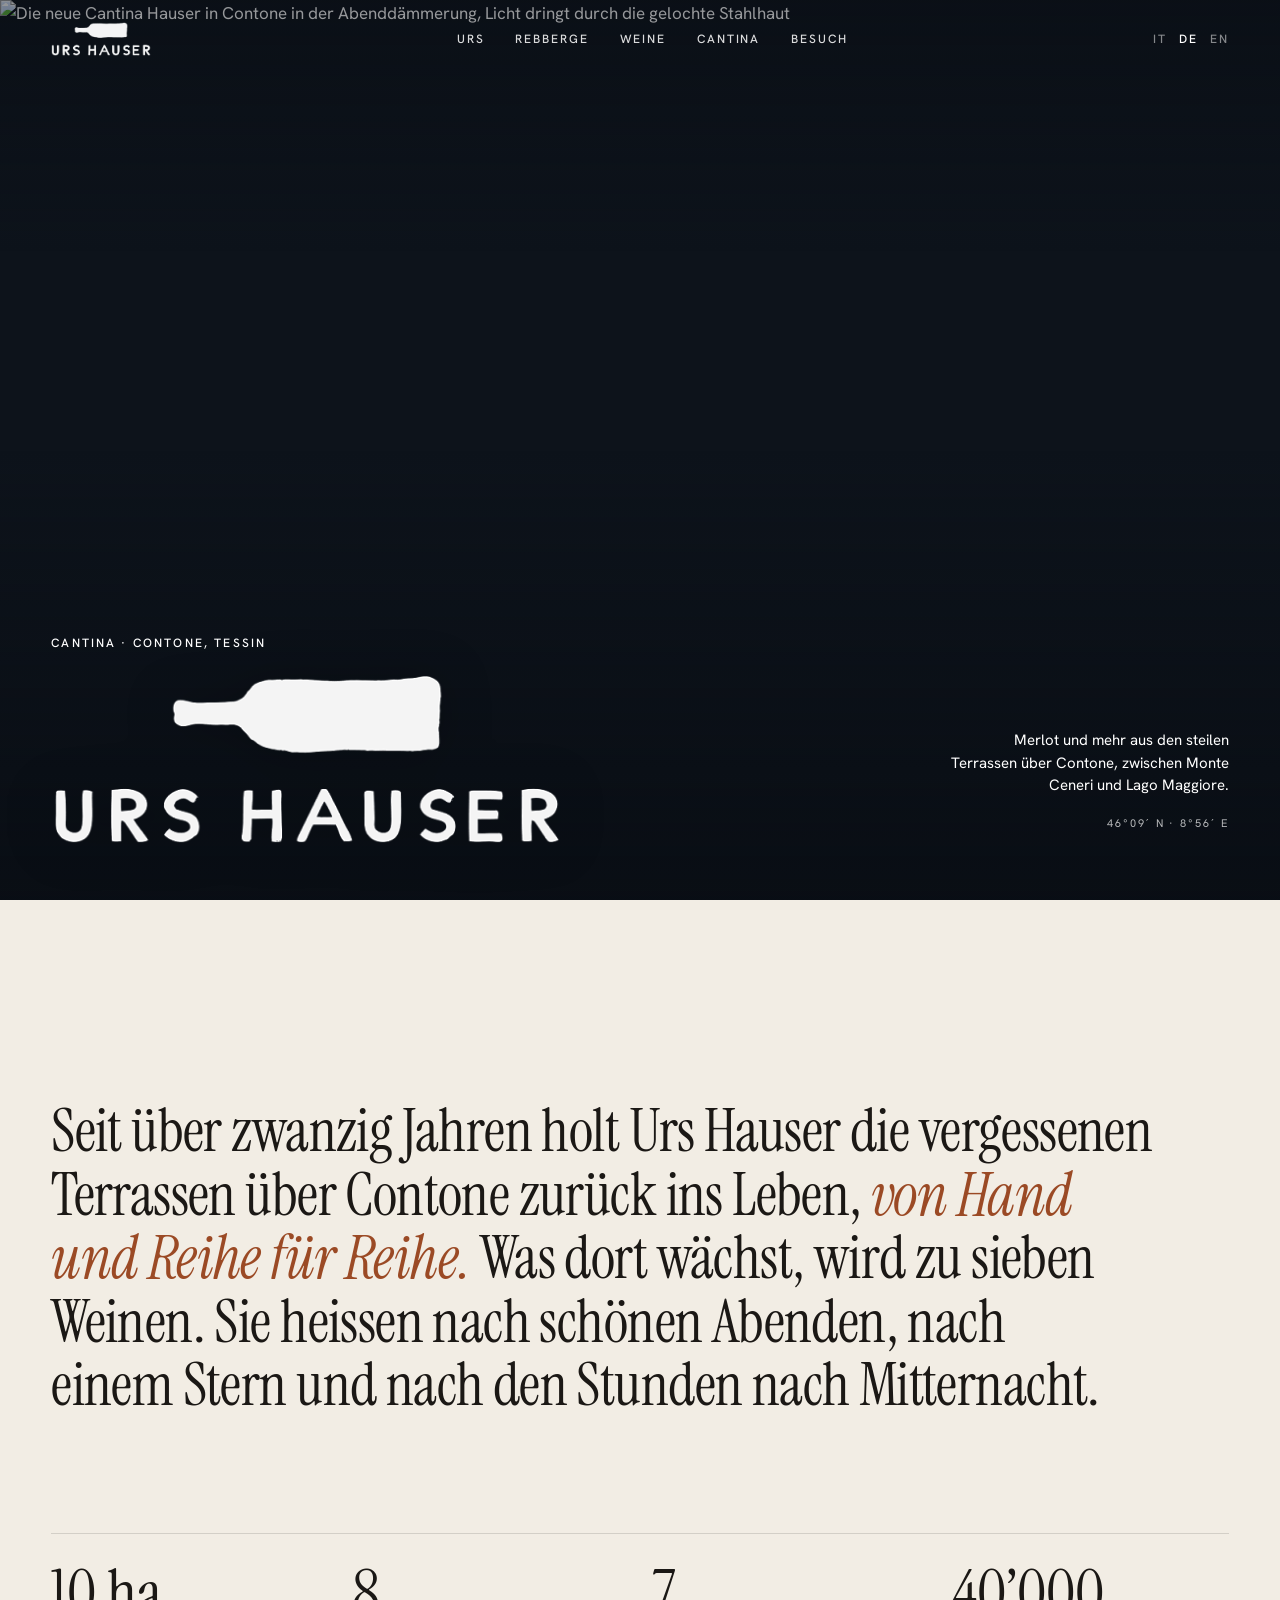
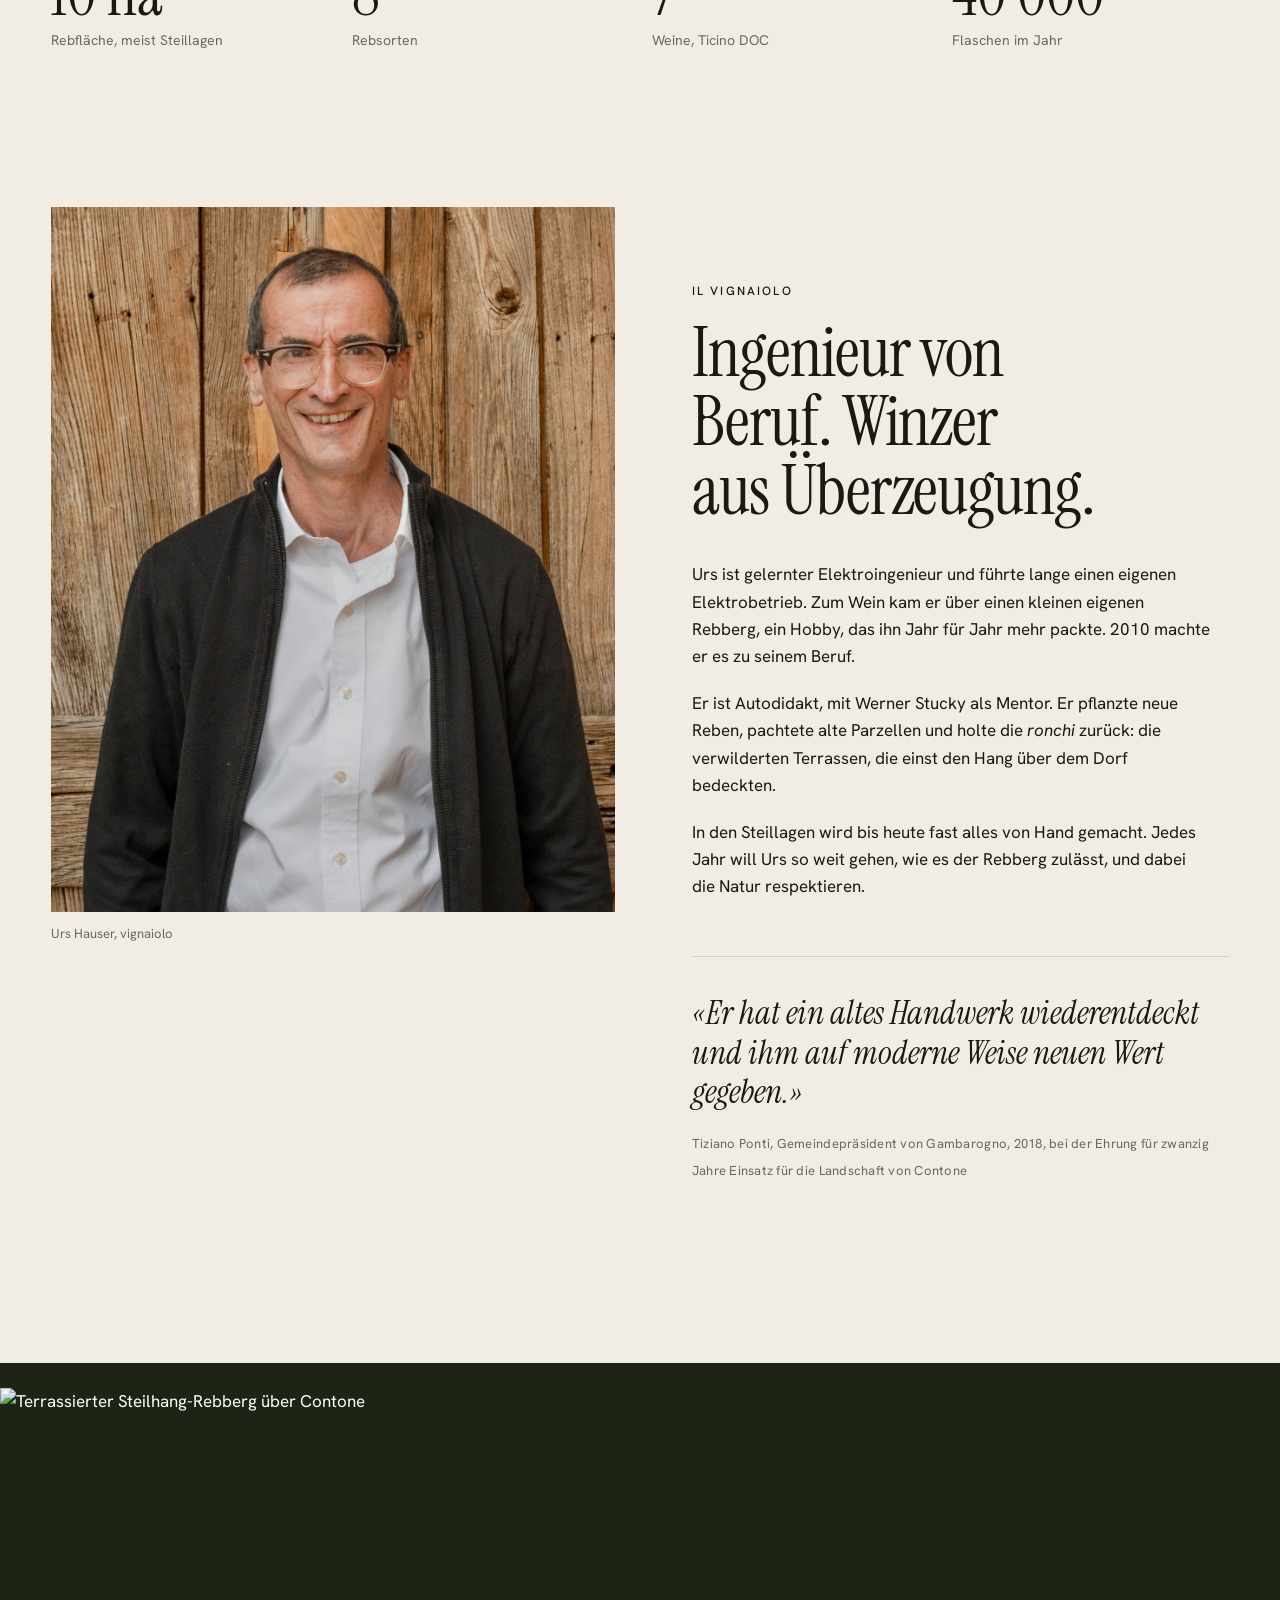
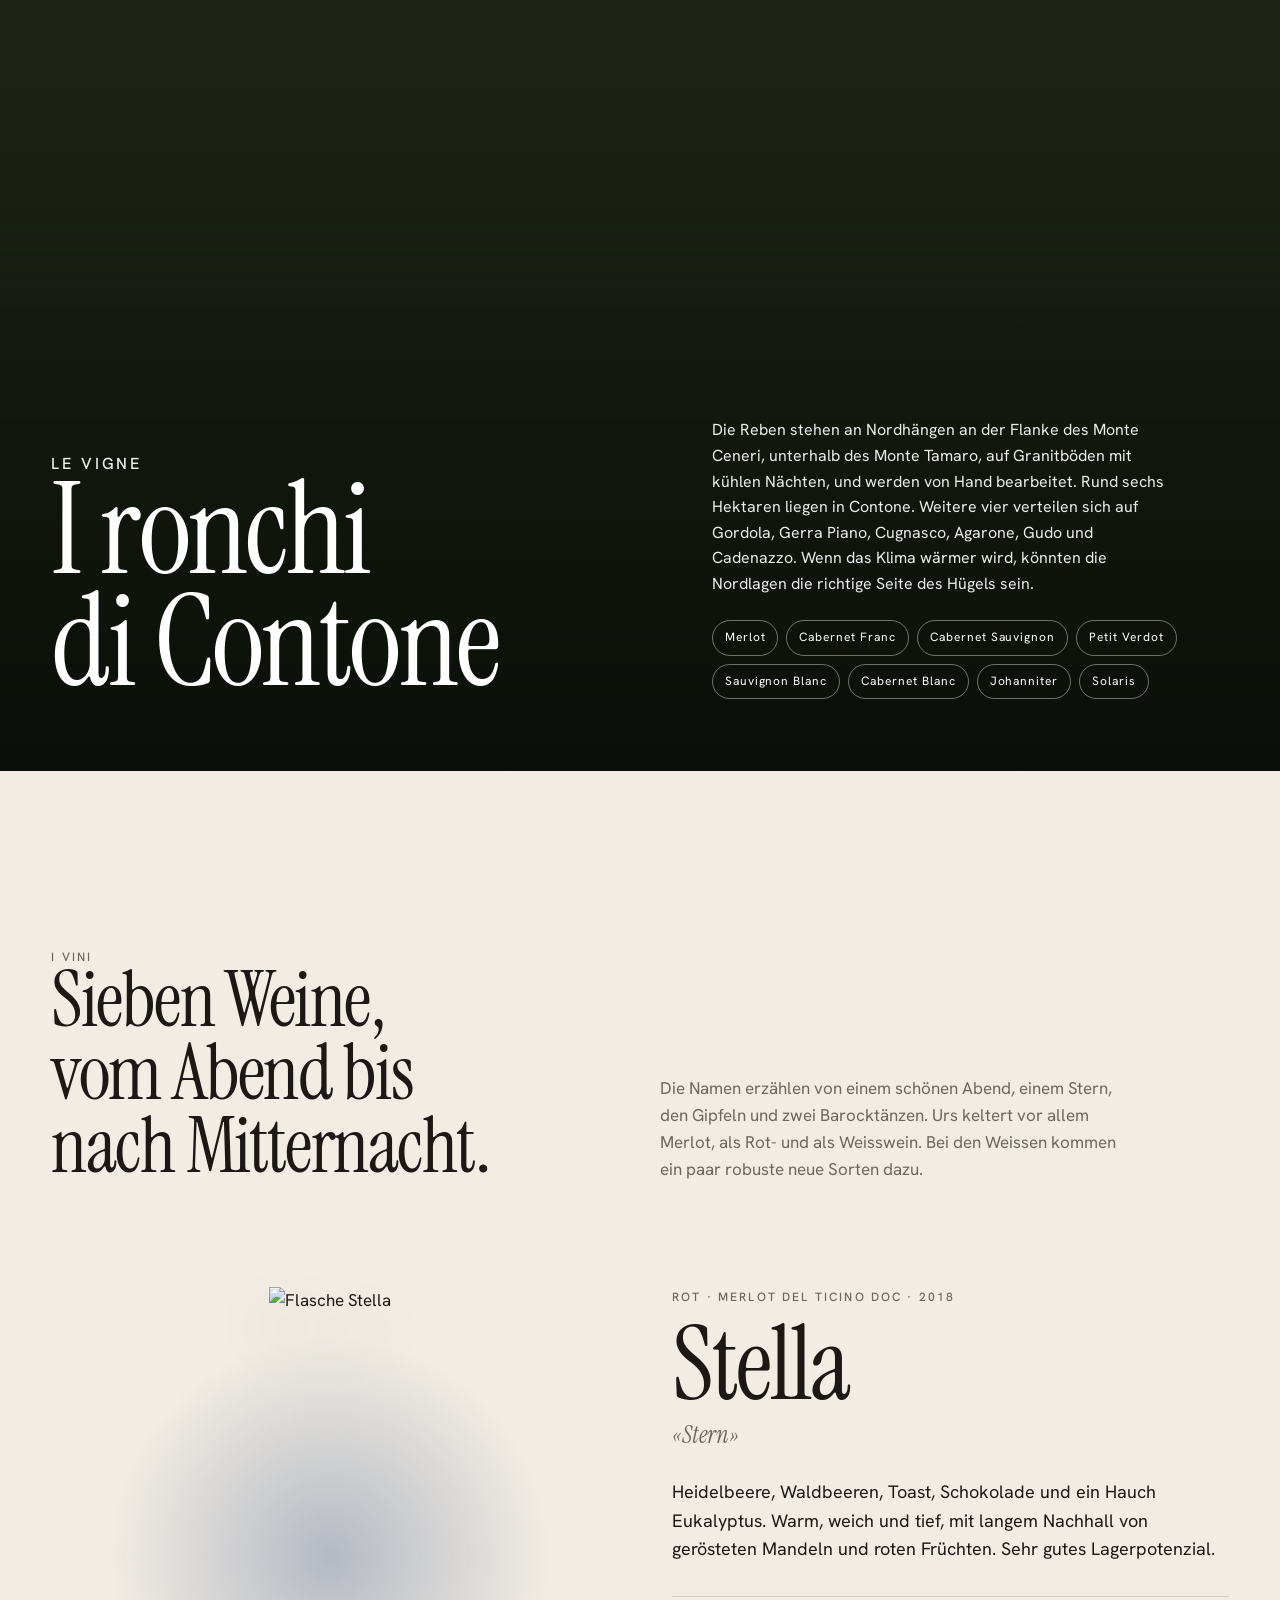
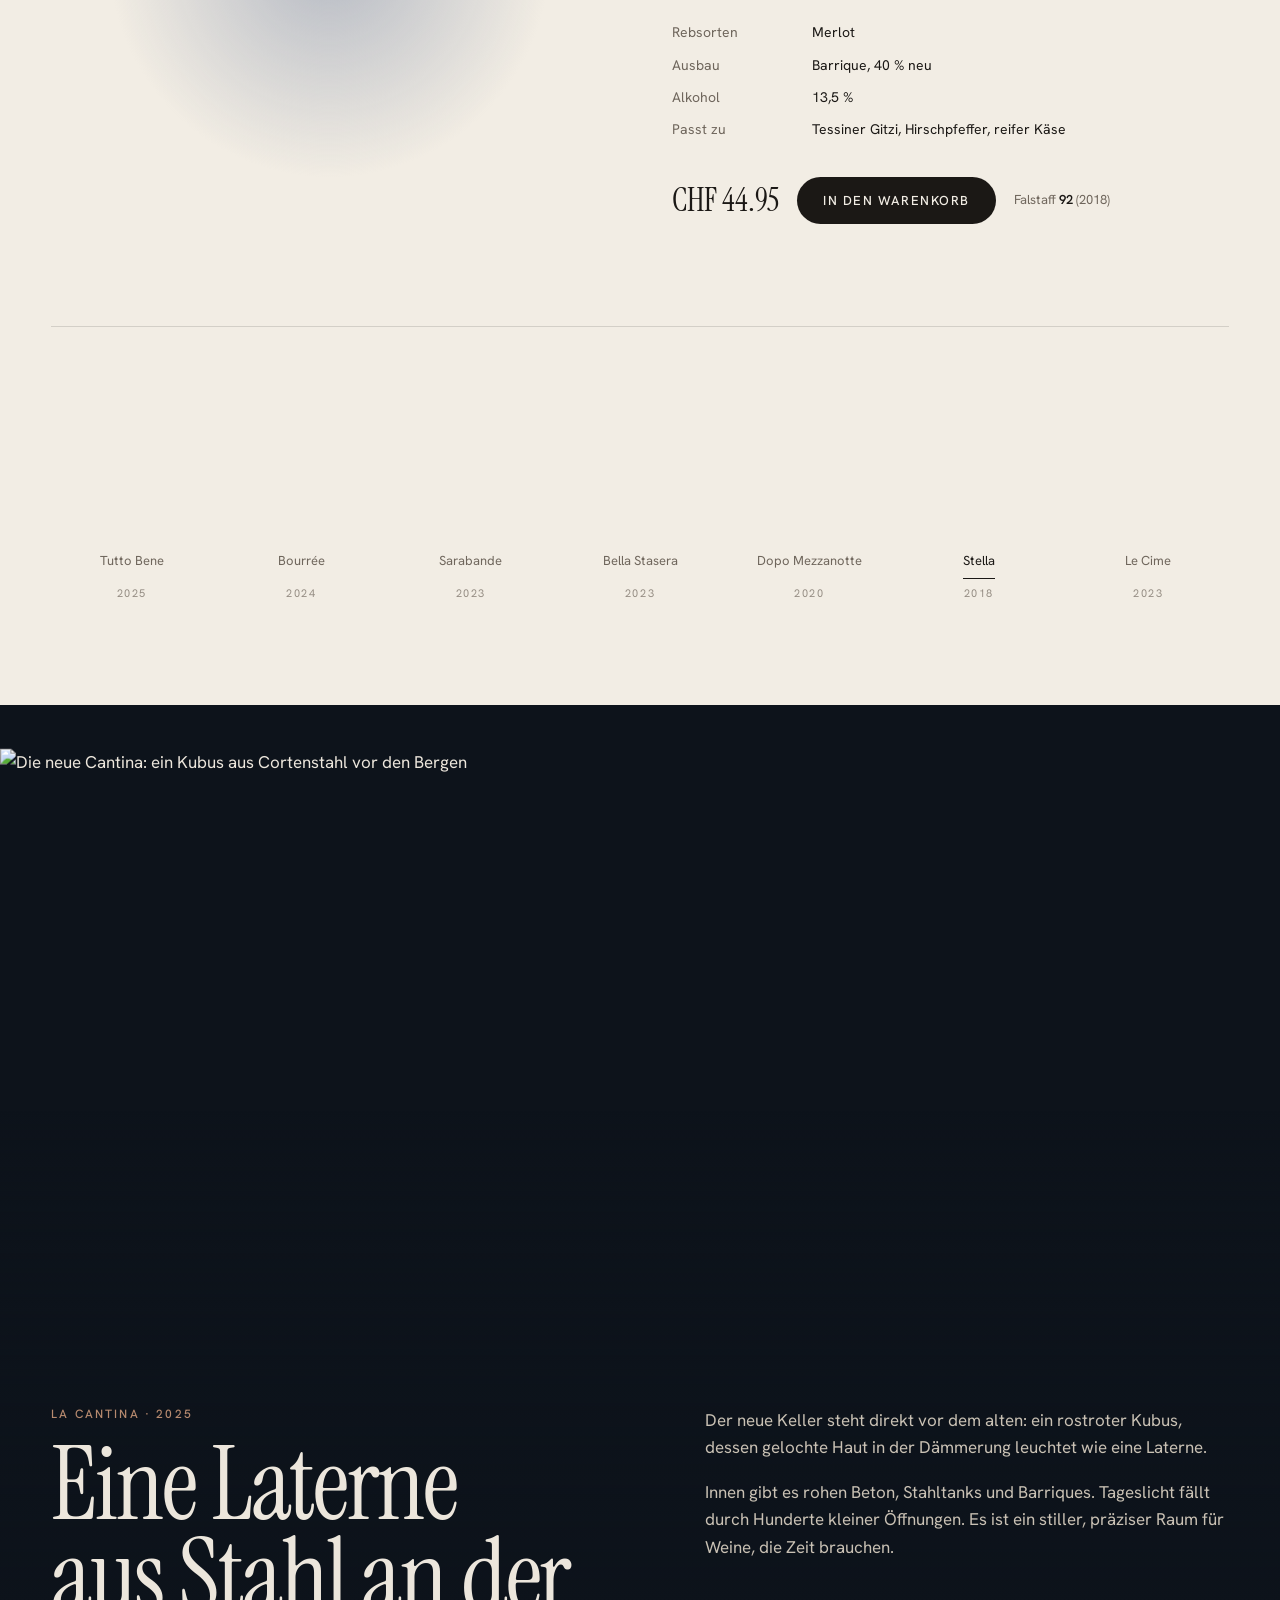
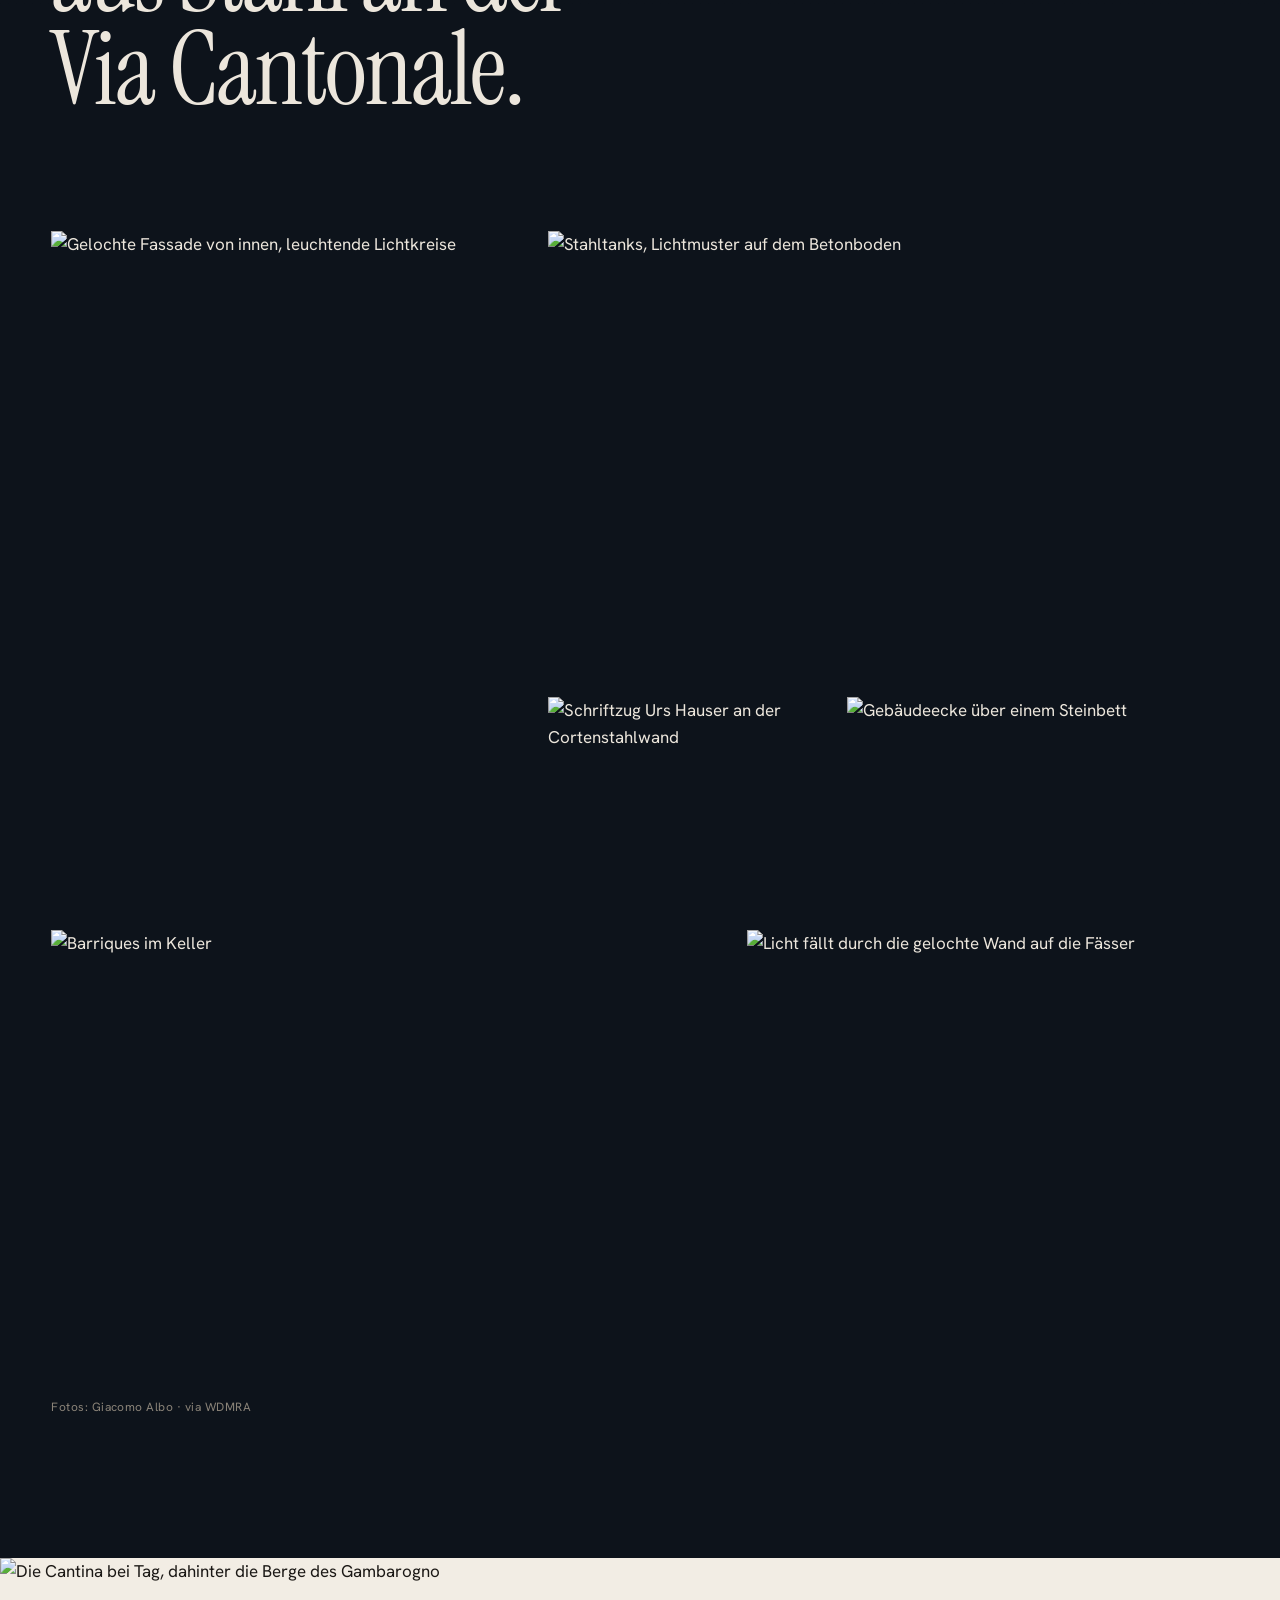
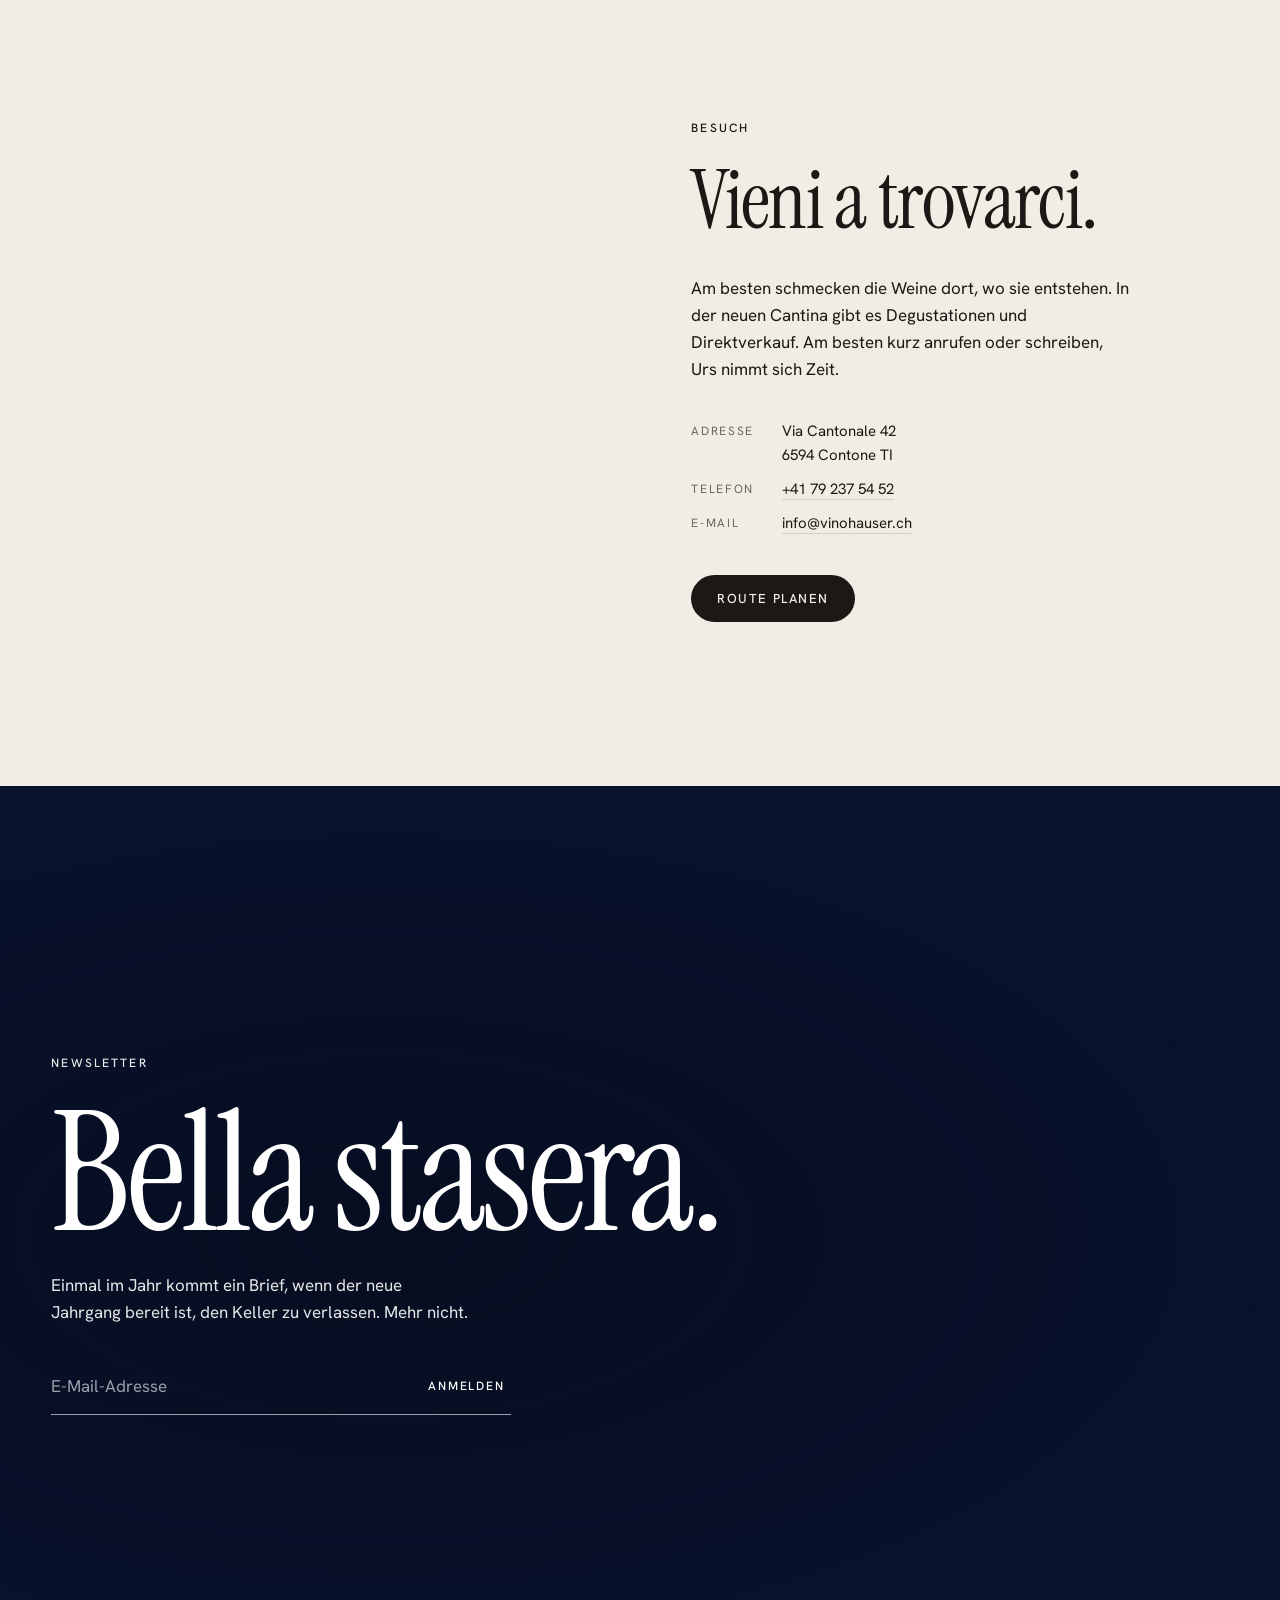
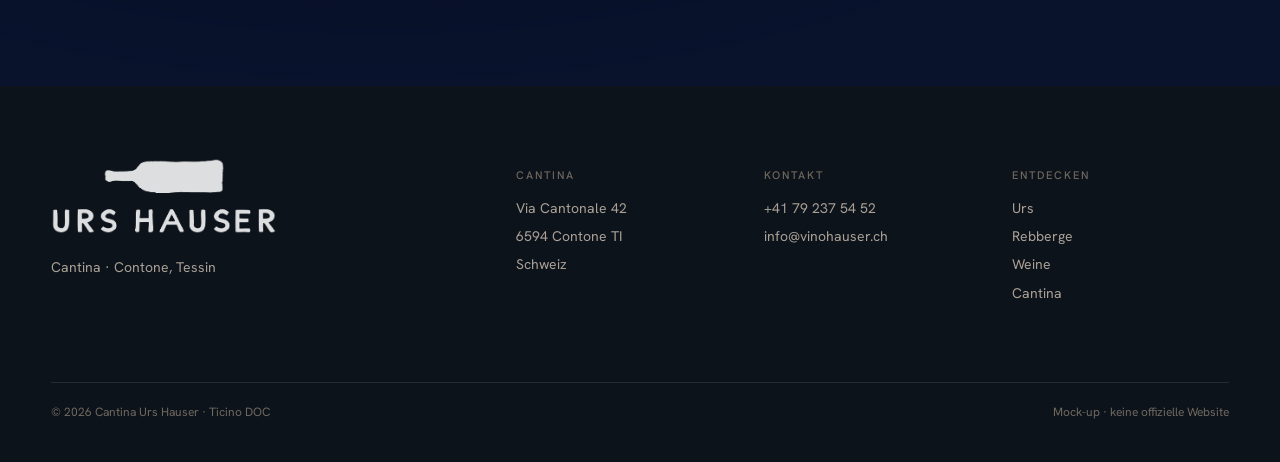
==== index.html @ 3d4fa375 "Mock-up Website Cantina Urs Hauser v1 (Editorial, Startseite), v2 (Erich-Meier-Stil) und Iterations-" ====
<!doctype html>
<html lang="de">
<head>
<meta charset="utf-8">
<meta name="viewport" content="width=device-width, initial-scale=1">
<meta name="robots" content="noindex, nofollow">
<meta http-equiv="refresh" content="0; url=v1/">
<title>Cantina Urs Hauser · Mock-up</title>
<link rel="icon" type="image/png" href="assets/favicon.png">
<script>location.replace('v1/' + location.search + location.hash);</script>
</head>
<body>
<p><a href="v1/">Zum Mock-up der Cantina Urs Hauser</a></p>
</body>
</html>
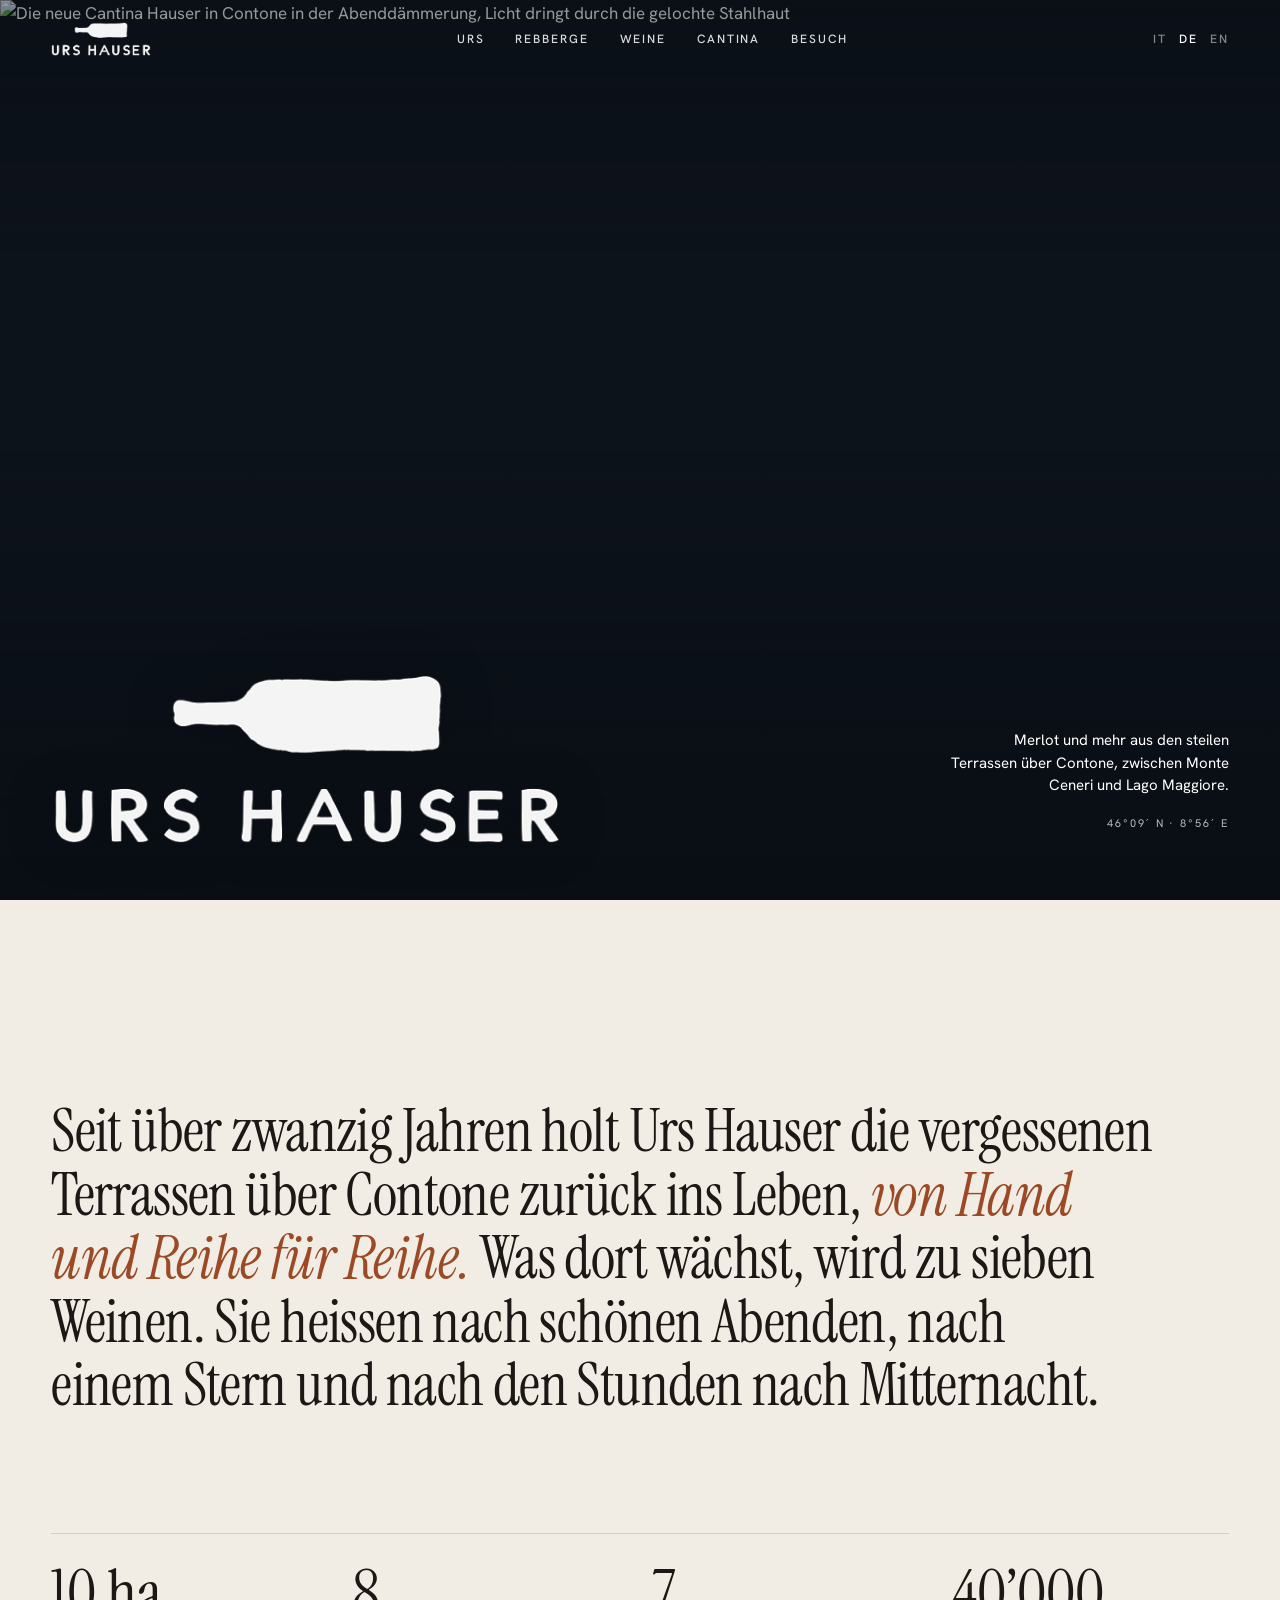
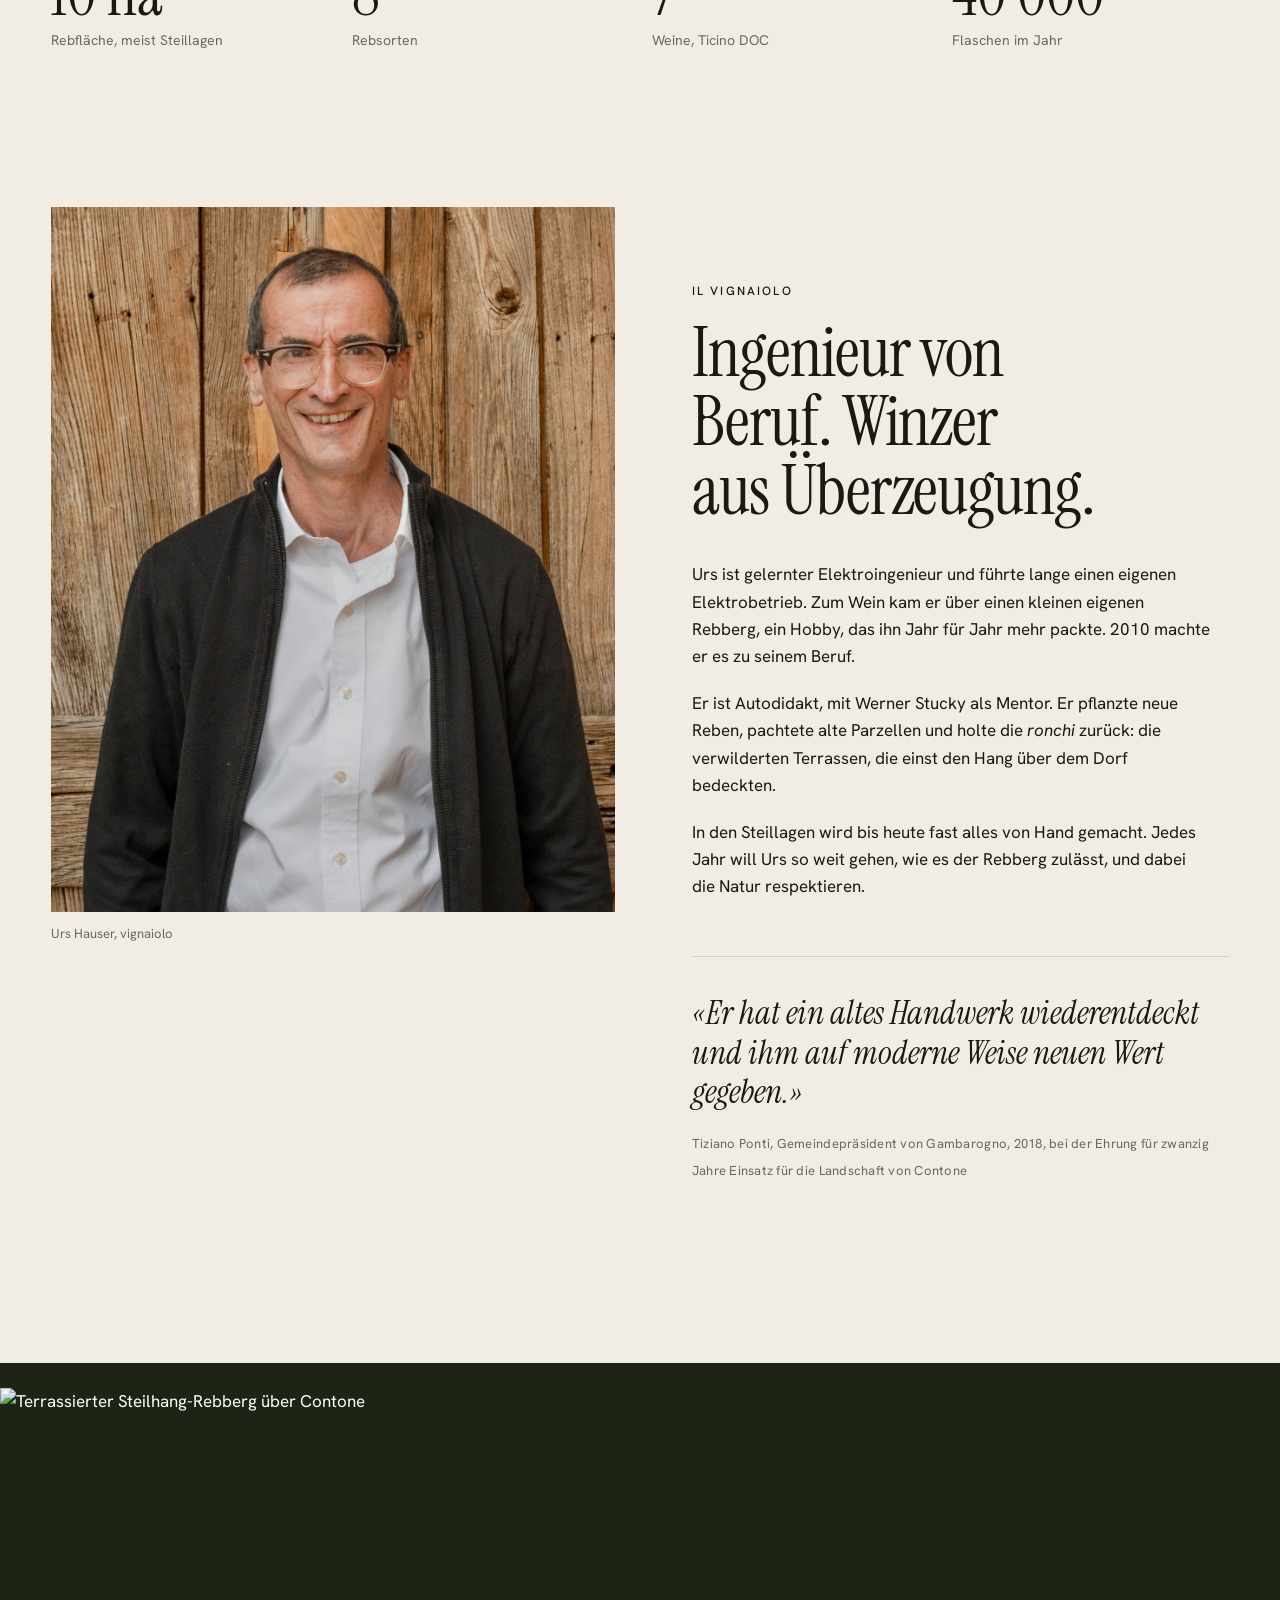
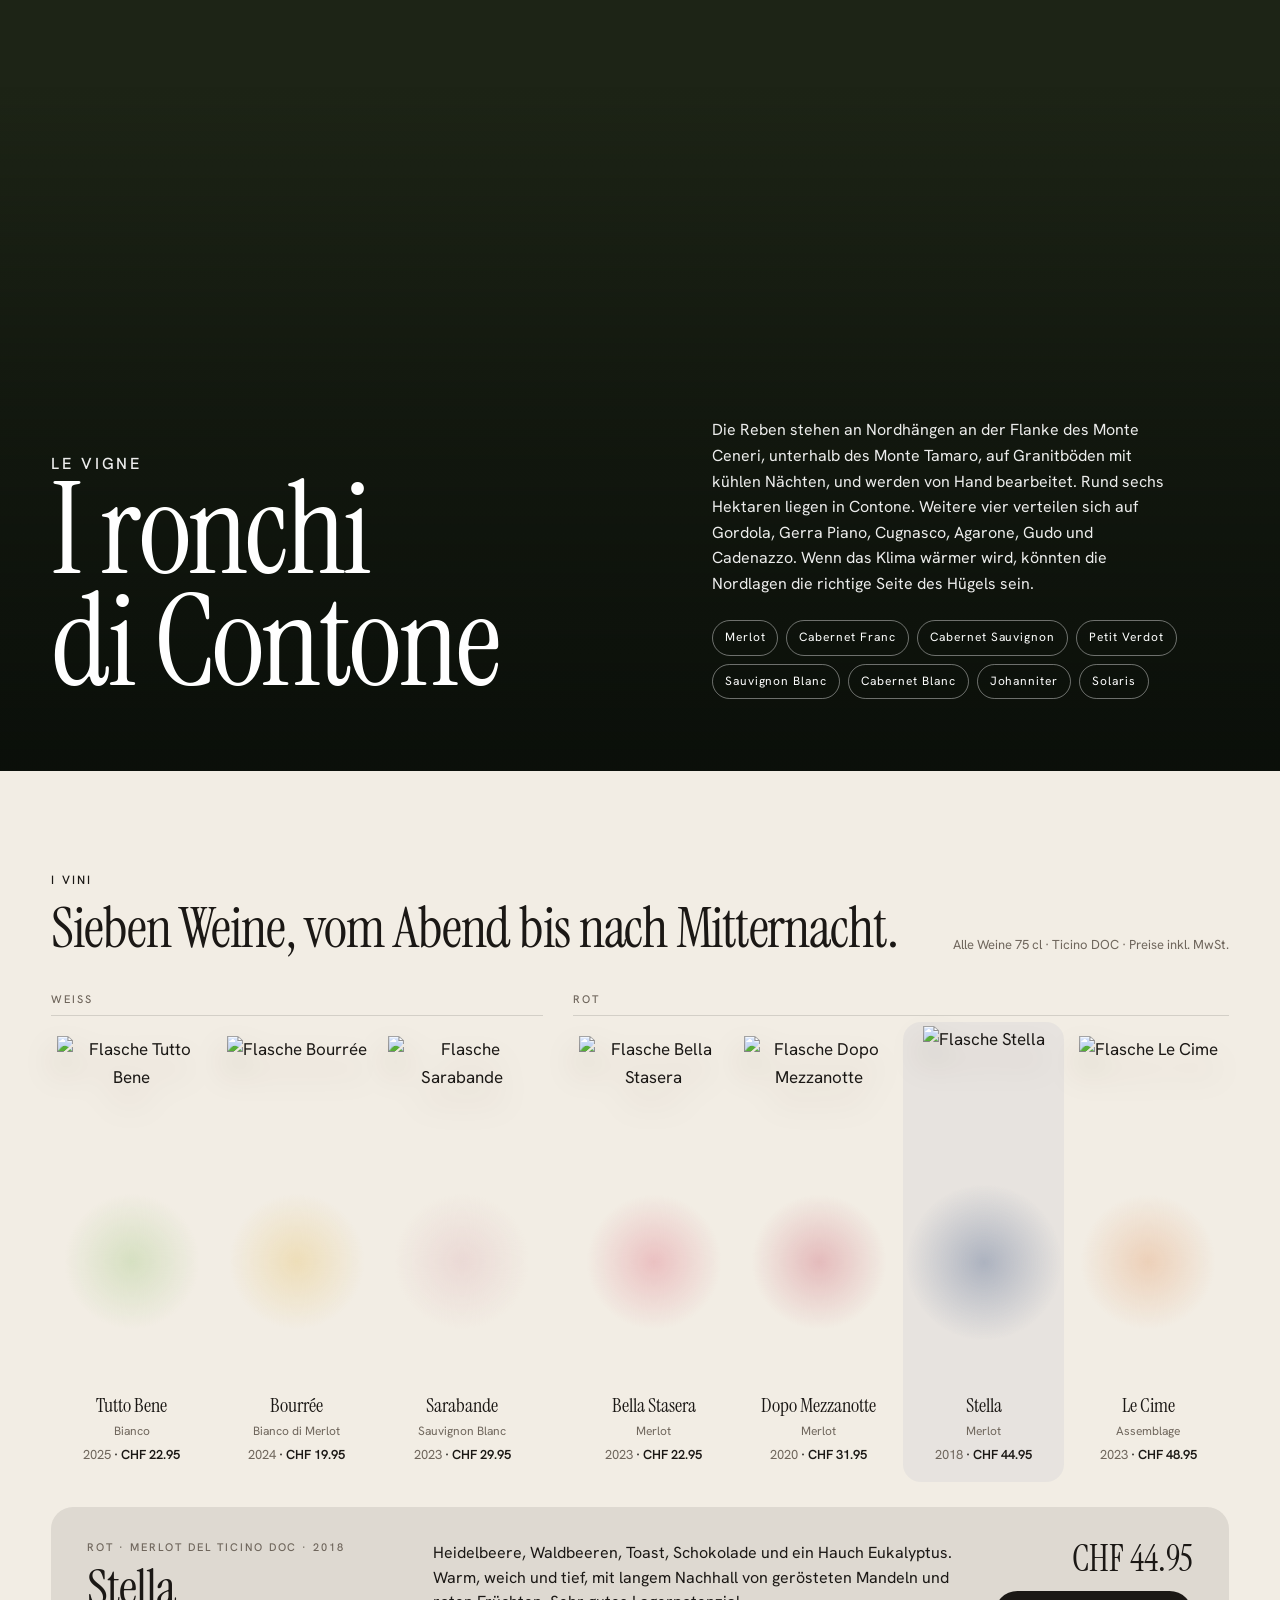
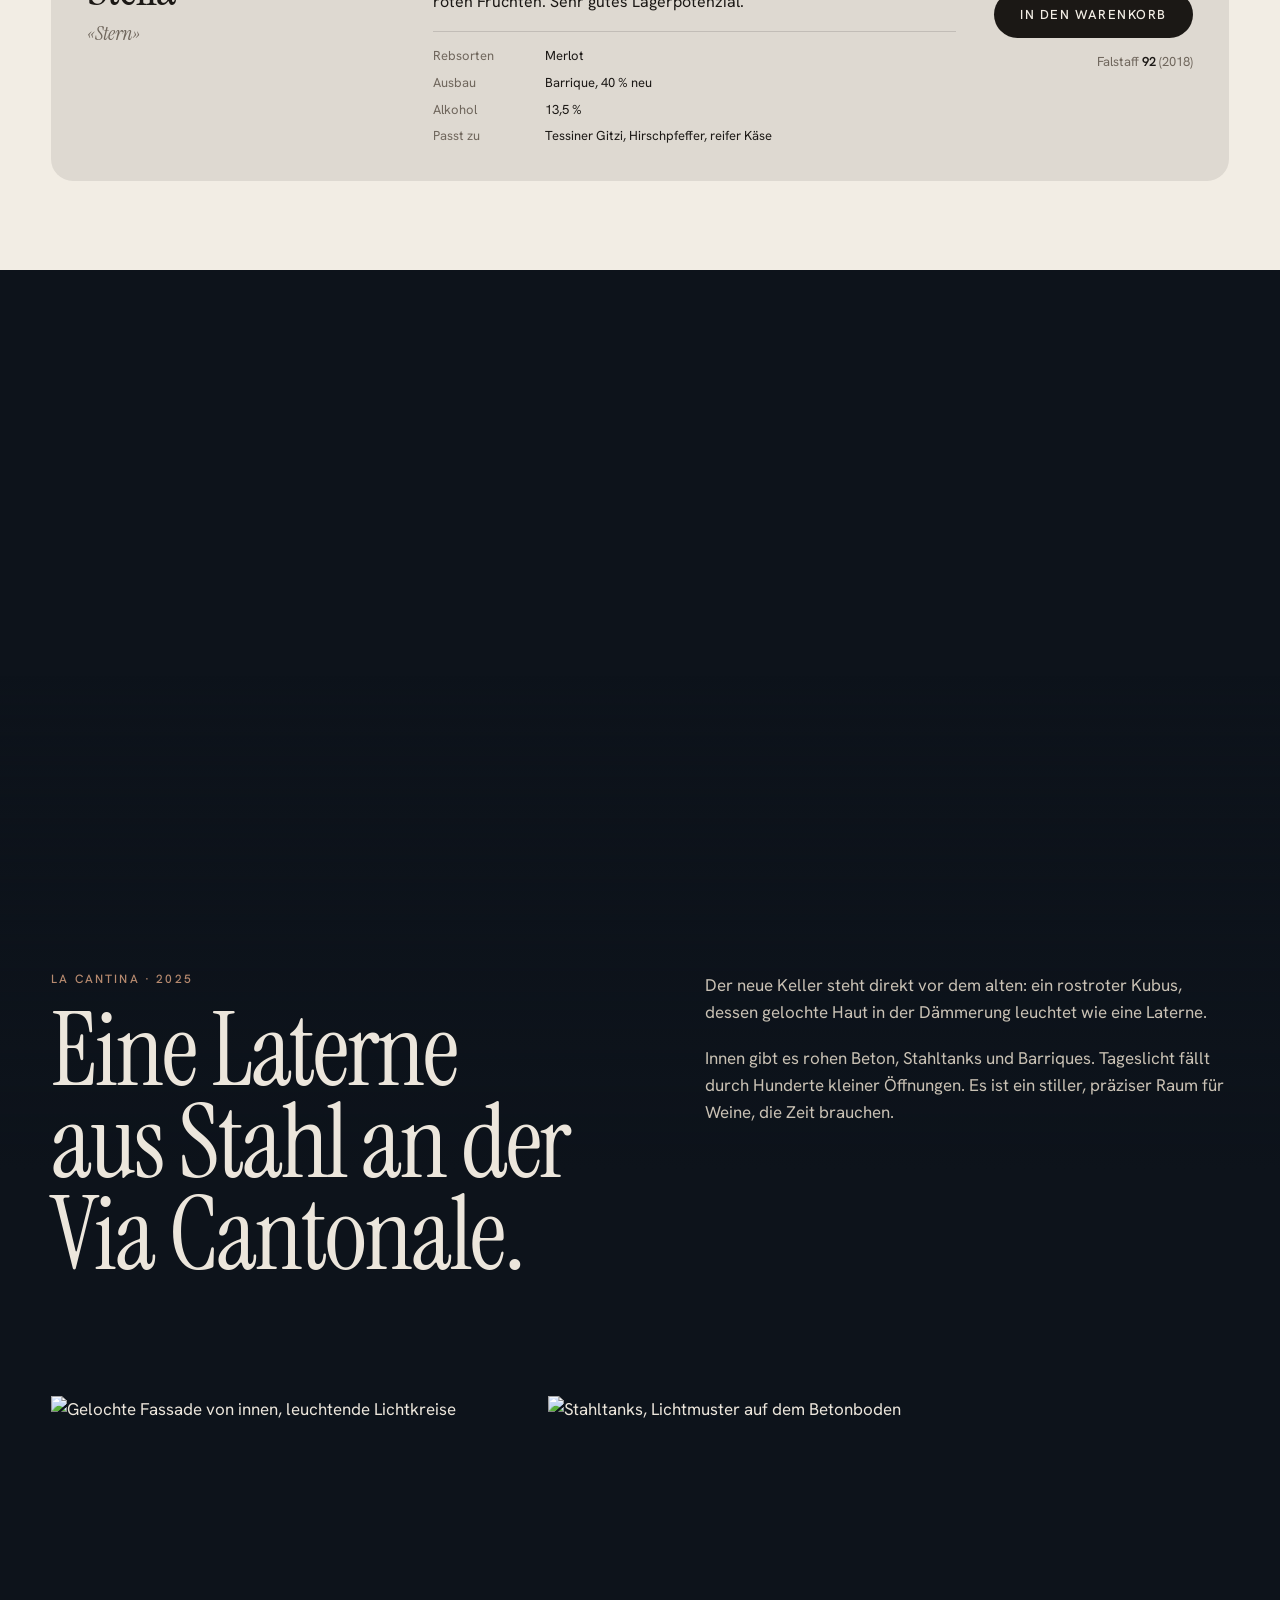
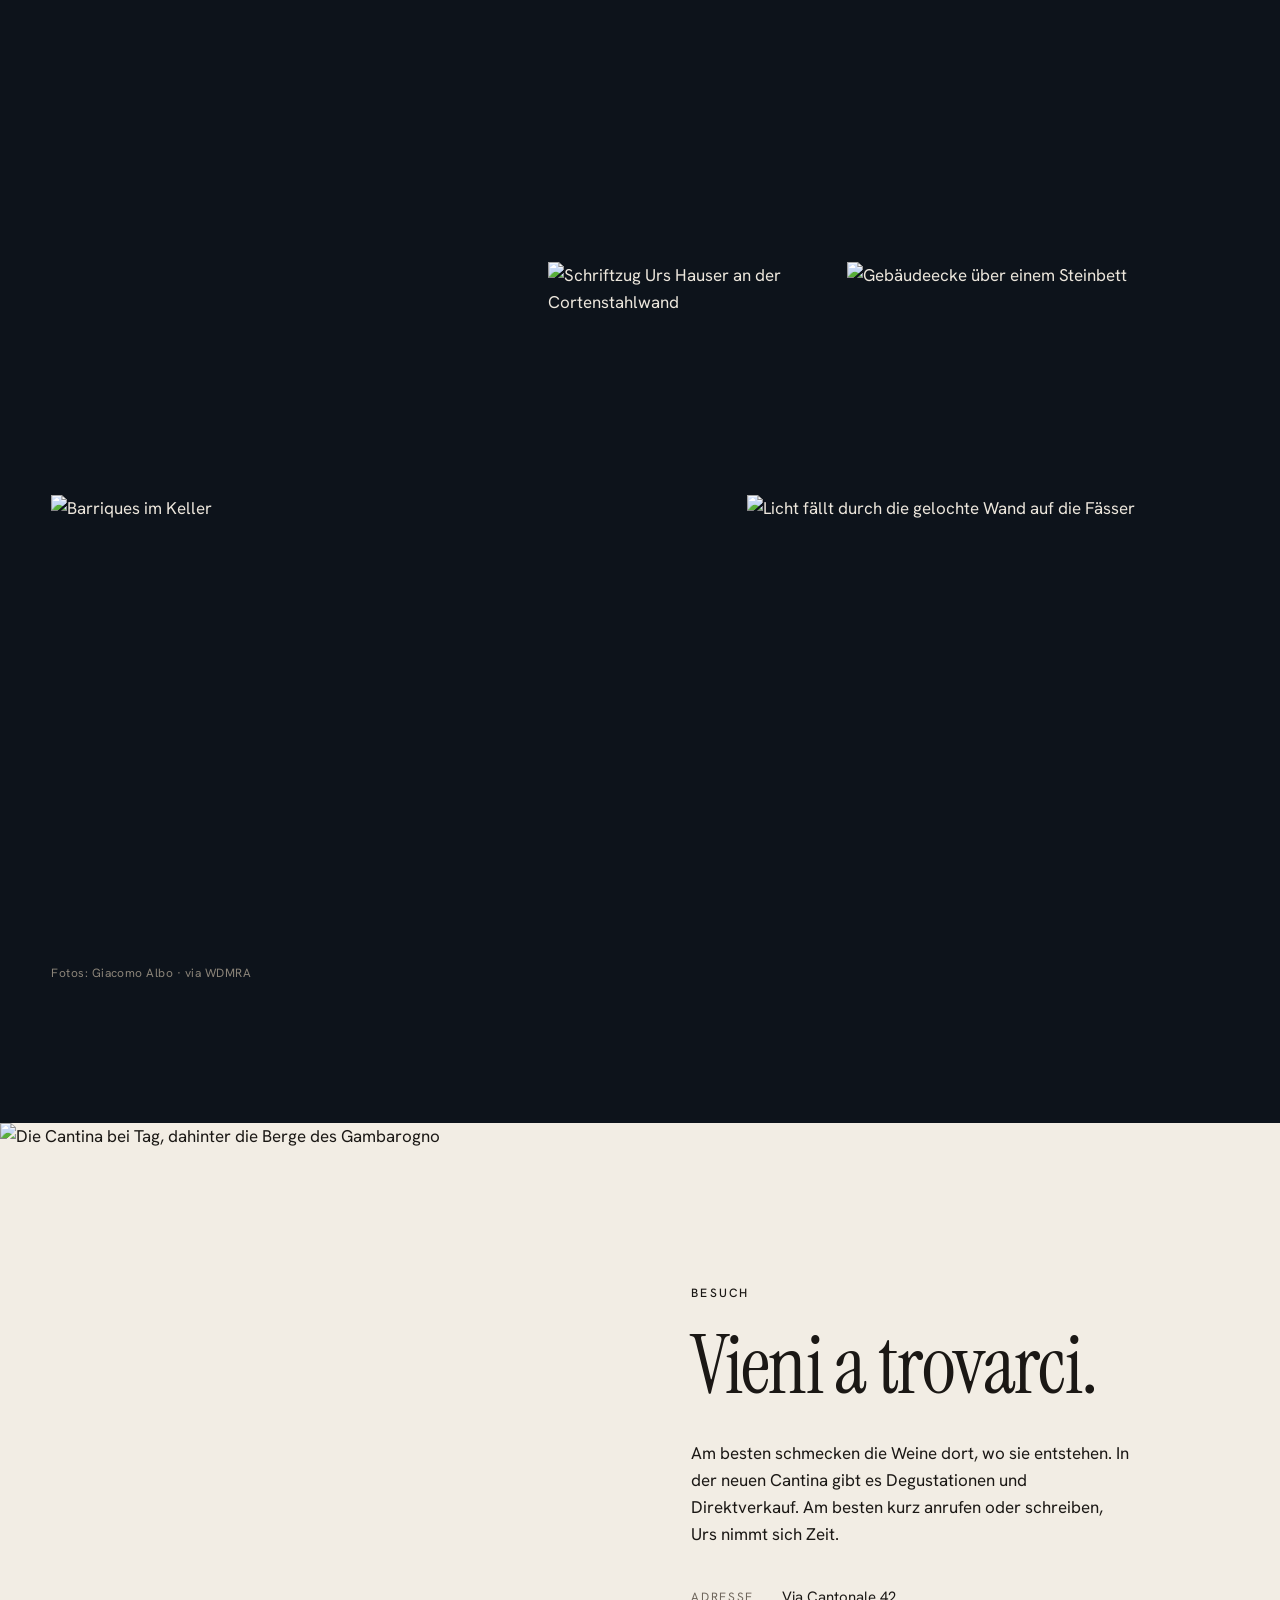
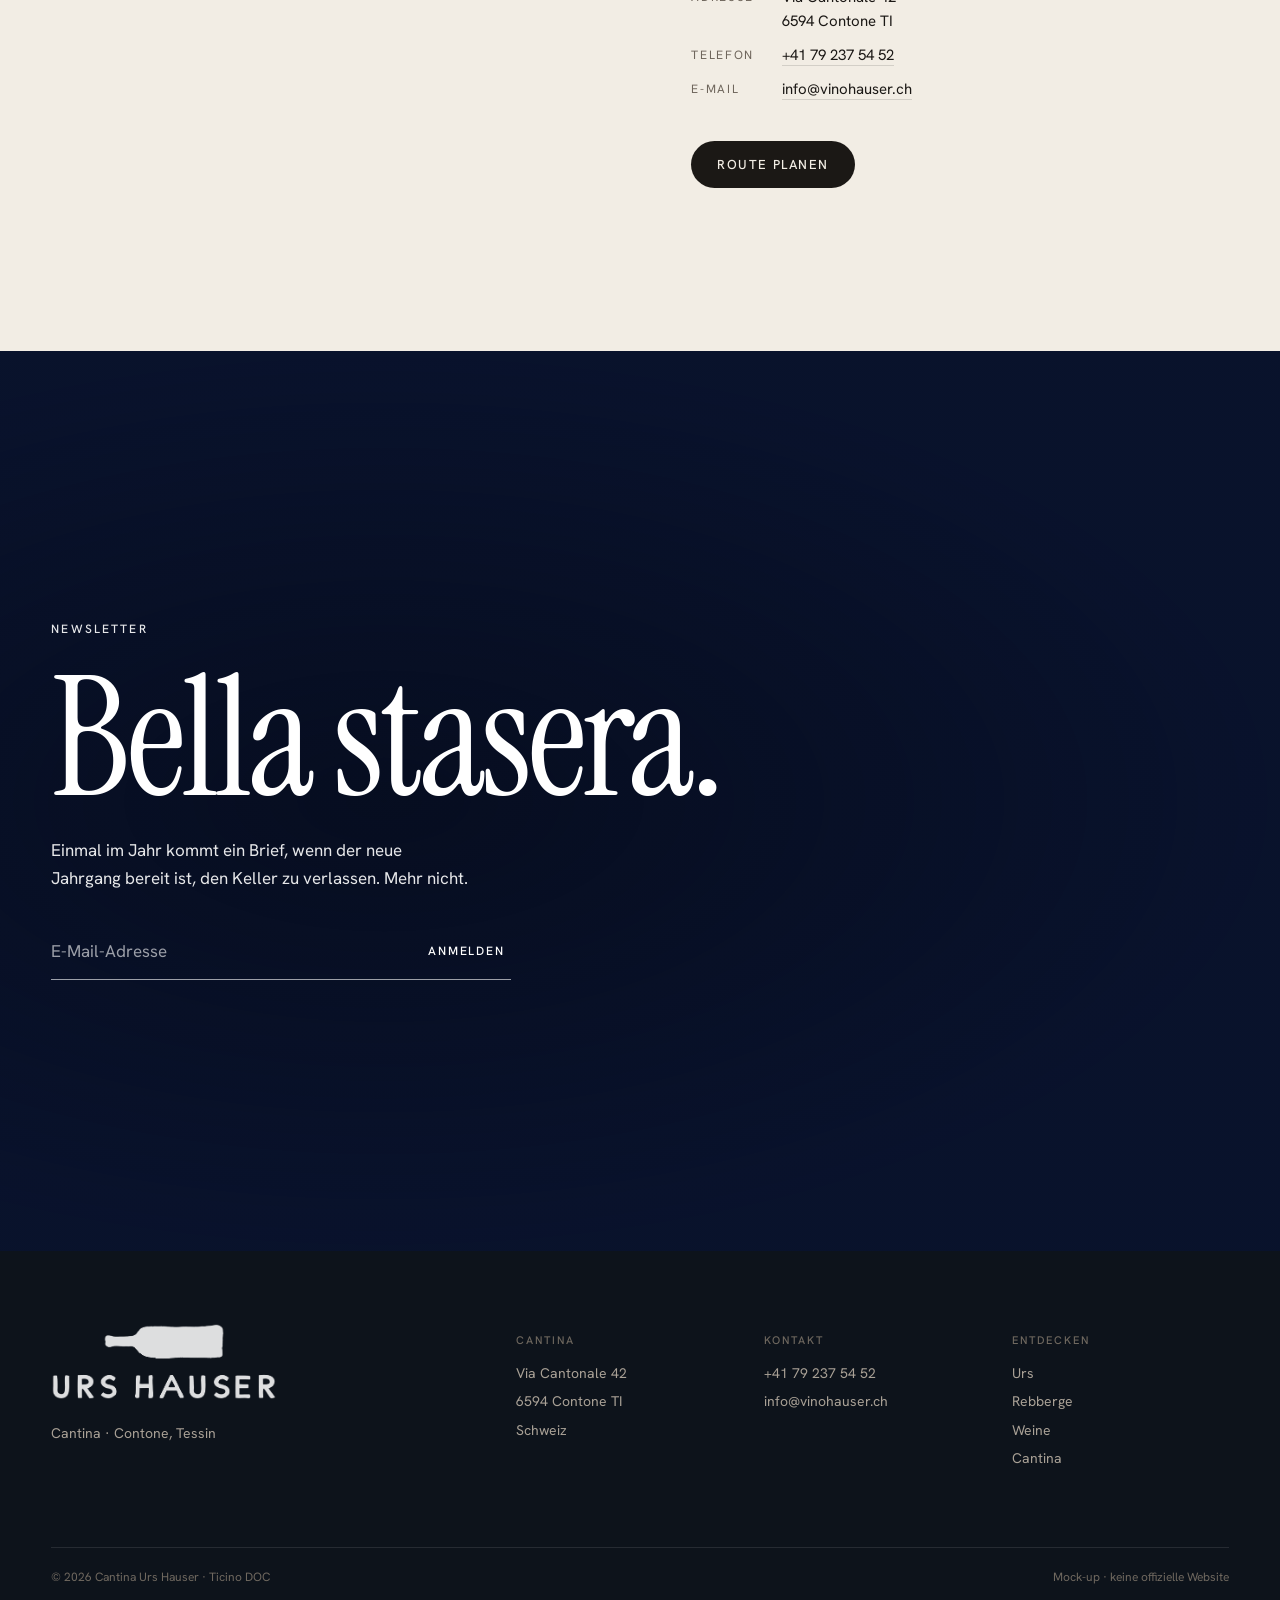
==== commit 0505ba36: "v3: Weine im Fokus, Startseite zeigt v3 Alle sieben Flaschen nebeneinander mit Name, Jahrgang und Pr" ====
--- a/index.html
+++ b/index.html
@@ -4,12 +4,633 @@
 <meta charset="utf-8">
 <meta name="viewport" content="width=device-width, initial-scale=1">
 <meta name="robots" content="noindex, nofollow">
-<meta http-equiv="refresh" content="0; url=v1/">
-<title>Cantina Urs Hauser · Mock-up</title>
+<meta name="referrer" content="no-referrer">
+<title>Urs Hauser · Weine aus Contone</title>
+<meta name="description" content="Cantina Urs Hauser – Merlot und mehr aus den steilen Terrassen von Contone im Tessin.">
+<link rel="preconnect" href="https://fonts.googleapis.com">
+<link rel="preconnect" href="https://fonts.gstatic.com" crossorigin>
 <link rel="icon" type="image/png" href="assets/favicon.png">
-<script>location.replace('v1/' + location.search + location.hash);</script>
+<link href="https://fonts.googleapis.com/css2?family=Instrument+Serif:ital@0;1&family=Hanken+Grotesk:wght@400;500;600&display=swap" rel="stylesheet">
+<style>
+  :root {
+    --paper: #f2ede4;
+    --paper-2: #e9e2d6;
+    --ink: #1b1815;
+    --muted: #6f665c;
+    --line: rgba(27, 24, 21, .14);
+    --night: #0d131b;
+    --night-2: #151d28;
+    --rust: #9b4a25;
+    --serif: "Instrument Serif", "Times New Roman", serif;
+    --sans: "Hanken Grotesk", system-ui, sans-serif;
+    --gutter: clamp(16px, 4vw, 56px);
+    --ease: cubic-bezier(.2, .7, .1, 1);
+    --tint: #8d8f96;
+  }
+  * { box-sizing: border-box; }
+  html { scroll-behavior: smooth; }
+  body {
+    margin: 0;
+    background: var(--paper);
+    color: var(--ink);
+    font: 400 17px/1.6 var(--sans);
+    -webkit-font-smoothing: antialiased;
+
+    overflow-x: hidden;
+  }
+  img { display: block; max-width: 100%; }
+  a { color: inherit; }
+
+  .eyebrow {
+    font: 500 12px/1.2 var(--sans);
+    letter-spacing: .18em;
+    text-transform: uppercase;
+    margin: 0 0 22px;
+  }
+  .serif { font-family: var(--serif); font-weight: 400; }
+  h1, h2, h3, .lead { hyphens: manual; -webkit-hyphens: manual; text-wrap: balance; }
+  .wrap { padding-inline: var(--gutter); max-width: 1440px; margin-inline: auto; }
+
+  /* ---------- Header ---------- */
+  .site-head {
+    position: fixed; inset: 0 0 auto 0; z-index: 50;
+    display: flex; align-items: center; justify-content: space-between; gap: 24px;
+    padding: 22px var(--gutter);
+    color: #fff;
+    transition: background .5s var(--ease), color .5s var(--ease), padding .5s var(--ease);
+  }
+  .site-head.solid {
+    background: color-mix(in srgb, var(--paper) 88%, transparent);
+    backdrop-filter: blur(14px);
+    -webkit-backdrop-filter: blur(14px);
+    color: var(--ink);
+    padding-block: 14px;
+  }
+  .wordmark { display: block; line-height: 0; text-decoration: none; }
+  .logo { display: block; width: auto; }
+  .site-head .logo { height: 34px; filter: invert(1); opacity: 0; transform: translateY(-6px);
+    transition: filter .5s var(--ease), opacity .5s var(--ease), transform .5s var(--ease); }
+  .site-head.solid .logo { filter: none; opacity: 1; transform: none; }
+  .site-head nav { display: flex; gap: clamp(16px, 2.4vw, 36px); }
+  .site-head nav a, .lang a {
+    font: 500 12px/1 var(--sans); letter-spacing: .16em; text-transform: uppercase;
+    text-decoration: none; opacity: .85;
+  }
+  .site-head nav a:hover, .lang a:hover { opacity: 1; }
+  .lang { display: flex; gap: 12px; }
+  .lang a { opacity: .5; }
+  .lang a.on { opacity: 1; }
+
+  /* ---------- Hero ---------- */
+  .hero {
+    position: relative; height: 100svh; min-height: 560px;
+    color: #fff; overflow: hidden; background: var(--night);
+  }
+  .hero > img {
+    position: absolute; inset: 0; width: 100%; height: 100%; object-fit: cover;
+    object-position: 50% 60%;
+    animation: drift 16s var(--ease) both;
+  }
+  @keyframes drift { from { transform: scale(1.12); } to { transform: scale(1); } }
+  .hero::after {
+    content: ""; position: absolute; inset: 0;
+    background: linear-gradient(180deg, rgba(8,12,18,.45) 0%, rgba(8,12,18,0) 28%, rgba(8,12,18,0) 50%, rgba(8,12,18,.7) 100%);
+  }
+  .hero-copy {
+    position: absolute; z-index: 2; left: var(--gutter); right: var(--gutter); bottom: clamp(28px, 6vh, 64px);
+    display: grid; grid-template-columns: 1fr auto; align-items: end; gap: 24px;
+  }
+  .hero h1 { margin: 0; line-height: 0; animation: rise 1.6s .3s var(--ease) both; }
+  .hero h1 .logo { width: clamp(240px, 40vw, 600px); height: auto; filter: invert(1) drop-shadow(0 2px 24px rgba(0,0,0,.25)); }
+  .hero .eyebrow { animation: rise 1.4s .1s var(--ease) both; }
+  .hero-side { text-align: right; max-width: 280px; font-size: 15px; line-height: 1.5; opacity: .9; animation: rise 1.4s .6s var(--ease) both; }
+  .hero-side .coords { display: block; margin-top: 18px; font-size: 11px; letter-spacing: .18em; opacity: .7; }
+  @keyframes rise { from { opacity: 0; transform: translateY(30px); } to { opacity: 1; transform: none; } }
+
+  /* ---------- Intro ---------- */
+  .intro { padding-block: clamp(96px, 16vw, 200px) clamp(80px, 12vw, 160px); }
+  .intro p.lead {
+    font: 400 clamp(32px, 4.6vw, 68px)/1.08 var(--serif);
+    margin: 0; max-width: 1180px; letter-spacing: -.01em;
+  }
+  .intro p.lead em { color: var(--rust); }
+  .facts {
+    display: grid; grid-template-columns: repeat(4, 1fr); gap: 24px;
+    margin-top: clamp(64px, 9vw, 120px); padding-top: 28px; border-top: 1px solid var(--line);
+  }
+  .facts b { display: block; font: 400 clamp(44px, 5vw, 76px)/1 var(--serif); }
+  .facts span { font-size: 14px; color: var(--muted); }
+
+  /* ---------- Urs ---------- */
+  .urs { display: grid; grid-template-columns: 1.05fr 1fr; gap: clamp(32px, 6vw, 96px); align-items: start; padding-bottom: clamp(96px, 14vw, 180px); }
+  .urs figure { margin: 0; position: sticky; top: 90px; overflow: hidden; }
+  .urs figure img { width: 100%; aspect-ratio: 4 / 5; object-fit: cover; object-position: 50% 20%; }
+  .urs figcaption { font-size: 13px; color: var(--muted); margin-top: 12px; }
+  .urs-text { padding-top: clamp(0px, 6vw, 80px); }
+  .urs-text h2 { font: 400 clamp(44px, 5.4vw, 84px)/1 var(--serif); margin: 0 0 36px; letter-spacing: -.015em; }
+  .urs-text p { max-width: 520px; margin: 0 0 20px; }
+  blockquote {
+    margin: 56px 0 0; padding: 36px 0 0; border-top: 1px solid var(--line); max-width: 560px;
+  }
+  blockquote p { font: italic 400 clamp(26px, 2.6vw, 36px)/1.18 var(--serif) !important; margin: 0 0 18px !important; }
+  blockquote cite { font-style: normal; font-size: 13px; color: var(--muted); letter-spacing: .02em; }
+
+  /* ---------- Full-bleed image ---------- */
+  .bleed { position: relative; height: 112vh; min-height: 620px; overflow: hidden; color: #fff; background: #1d2416; }
+  .bleed .px { position: absolute; inset: -12% 0; }
+  .bleed .px img { width: 100%; height: 100%; object-fit: cover; }
+  .bleed::after { content: ""; position: absolute; inset: 0; background: linear-gradient(0deg, rgba(8,12,8,.86) 0%, rgba(8,12,8,.55) 32%, rgba(8,12,8,0) 68%); }
+  .bleed-copy { position: absolute; z-index: 2; left: var(--gutter); right: var(--gutter); bottom: clamp(40px, 8vh, 96px); display: grid; grid-template-columns: 1.2fr 1fr; gap: 40px; align-items: end; }
+  .bleed-copy h2 { font: 400 clamp(60px, 10vw, 168px)/.88 var(--serif); margin: 0; letter-spacing: -.02em; }
+  .bleed-copy p { margin: 0; max-width: 460px; font-size: 16px; opacity: .92; }
+  .grapes { list-style: none; padding: 0; margin: 24px 0 0; display: flex; flex-wrap: wrap; gap: 8px; }
+  .grapes li { font-size: 12px; letter-spacing: .08em; padding: 7px 12px; border: 1px solid rgba(255,255,255,.4); border-radius: 99px; }
+
+  /* ---------- Wines ---------- */
+  .wines { padding-block: clamp(64px, 8vw, 112px) clamp(56px, 7vw, 96px); }
+  .wines-head { display: flex; align-items: flex-end; justify-content: space-between; gap: 16px 32px; flex-wrap: wrap; margin-bottom: clamp(24px, 3vw, 40px); }
+  .wines-head .eyebrow { margin-bottom: 12px; }
+  .wines-head h2 { font: 400 clamp(40px, 4.4vw, 68px)/1 var(--serif); margin: 0; letter-spacing: -.02em; }
+  .wines-head .wines-note { margin: 0; font-size: 13px; color: var(--muted); }
+
+  /* All seven bottles side by side */
+  .wall { display: grid; grid-template-columns: 3fr 4fr; gap: clamp(16px, 2.4vw, 40px); }
+  .wall-label {
+    margin: 0 0 6px; padding-bottom: 10px; border-bottom: 1px solid var(--line);
+    font: 500 11px/1 var(--sans); letter-spacing: .18em; text-transform: uppercase; color: var(--muted);
+  }
+  .wall-row { display: grid; grid-auto-flow: column; grid-auto-columns: 1fr; gap: 4px; }
+  .wine {
+    appearance: none; background: none; border: 0; margin: 0; cursor: pointer; color: inherit; font: inherit;
+    display: grid; justify-items: center; align-content: start; text-align: center;
+    padding: 14px 6px 16px; border-radius: 18px; transition: background .5s var(--ease);
+  }
+  .wine-stage { position: relative; width: 100%; height: clamp(230px, 38vh, 420px); display: flex; align-items: flex-end; justify-content: center; }
+  .wine-halo {
+    position: absolute; left: 50%; bottom: 14%; width: min(92%, 180px); aspect-ratio: 1; border-radius: 50%;
+    background: radial-gradient(circle, color-mix(in srgb, var(--tint) 80%, transparent) 0%, transparent 70%);
+    opacity: .35; transform: translateX(-50%); transition: opacity .5s, transform .7s var(--ease);
+  }
+  .wine img { position: relative; height: 100%; width: auto; filter: drop-shadow(0 18px 16px rgba(40, 25, 10, .2)); transition: transform .6s var(--ease); }
+  .wine:hover img, .wine[aria-selected="true"] img { transform: translateY(-10px); }
+  .wine:hover .wine-halo, .wine[aria-selected="true"] .wine-halo { opacity: .95; transform: translateX(-50%) scale(1.15); }
+  .wine[aria-selected="true"] { background: color-mix(in srgb, var(--tint) 13%, transparent); }
+  .wine-name { margin-top: 16px; font: 400 clamp(19px, 1.6vw, 25px)/1.1 var(--serif); }
+  .wine-meta { margin-top: 5px; font-size: 12px; color: var(--muted); white-space: nowrap; }
+  .wine-price { margin-top: 4px; font-size: 13px; font-weight: 600; white-space: nowrap; }
+  .wine-price span { font-weight: 400; color: var(--muted); }
+
+  /* Compact detail band for the selected wine */
+  .detail {
+    --tint: #9aa3b5;
+    margin-top: clamp(16px, 2vw, 28px); padding: clamp(24px, 2.6vw, 36px) clamp(20px, 2.8vw, 44px);
+    border-radius: 22px; background: color-mix(in srgb, var(--tint) 14%, var(--paper-2));
+    display: grid; grid-template-columns: minmax(200px, 1fr) 1.7fr auto; gap: clamp(20px, 3vw, 52px); align-items: start;
+    transition: background .8s var(--ease);
+  }
+  .detail > * { transition: opacity .35s var(--ease), transform .5s var(--ease); }
+  .detail.swap > * { opacity: 0; transform: translateY(8px); }
+  .detail .eyebrow { color: var(--muted); margin-bottom: 10px; font-size: 11px; }
+  .detail h3 { font: 400 clamp(40px, 4vw, 60px)/.95 var(--serif); margin: 0; letter-spacing: -.02em; }
+  .detail .meaning { font: italic 400 20px/1.2 var(--serif); color: var(--muted); margin: 8px 0 0; }
+  .detail .note { margin: 0 0 16px; font-size: 16px; line-height: 1.55; }
+  .specs { display: grid; grid-template-columns: 96px 1fr; gap: 6px 16px; margin: 0; font-size: 13px; padding-top: 14px; border-top: 1px solid var(--line); }
+  .specs dt { color: var(--muted); }
+  .specs dd { margin: 0; }
+  .d-buy { display: grid; justify-items: end; gap: 14px; text-align: right; }
+  .price { font: 400 36px/1 var(--serif); }
+  .btn {
+    font: 500 13px/1 var(--sans); letter-spacing: .12em; text-transform: uppercase; white-space: nowrap;
+    background: var(--ink); color: var(--paper); border: 0; padding: 17px 26px; border-radius: 99px; cursor: pointer;
+    transition: background .3s;
+  }
+  .btn:hover { background: var(--rust); }
+  .score { font-size: 13px; color: var(--muted); }
+  .score b { color: var(--ink); font-weight: 600; }
+
+  /* ---------- Cantina ---------- */
+  .cantina { background: var(--night); color: #ece6dc; padding-bottom: clamp(80px, 10vw, 140px); }
+  .cantina-hero { position: relative; height: 100vh; min-height: 600px; overflow: hidden; }
+  .cantina-hero .px { position: absolute; inset: -10% 0; }
+  .cantina-hero img { width: 100%; height: 100%; object-fit: cover; object-position: 50% 55%; }
+  .cantina-hero::after { content: ""; position: absolute; inset: 0; background: linear-gradient(0deg, var(--night) 0%, rgba(13,19,27,.72) 24%, rgba(13,19,27,0) 55%); }
+  .cantina-intro { display: grid; grid-template-columns: 1.1fr 1fr; gap: clamp(32px, 6vw, 96px); margin-top: -22vh; position: relative; z-index: 2; }
+  .cantina-intro h2 { font: 400 clamp(56px, 8vw, 136px)/.9 var(--serif); margin: 0; letter-spacing: -.02em; }
+  .cantina-intro p { margin: 0 0 18px; max-width: 520px; color: #c9c1b4; }
+  .cantina-intro .eyebrow { color: #b78a6f; }
+
+  .mosaic {
+    display: grid; grid-template-columns: repeat(12, 1fr); grid-auto-rows: clamp(140px, 17vw, 250px);
+    gap: clamp(8px, 1.2vw, 16px); margin-top: clamp(64px, 9vw, 128px);
+  }
+  .mosaic figure { margin: 0; overflow: hidden; position: relative; }
+  .mosaic img { width: 100%; height: 100%; object-fit: cover; transition: transform 1.6s var(--ease); }
+  .mosaic figure:hover img { transform: scale(1.04); }
+  .m1 { grid-column: 1 / span 5; grid-row: span 3; }
+  .m2 { grid-column: 6 / span 7; grid-row: span 2; }
+  .m3 { grid-column: 6 / span 3; grid-row: span 1; }
+  .m4 { grid-column: 9 / span 4; grid-row: span 1; }
+  .m5 { grid-column: 1 / span 7; grid-row: span 2; }
+  .m6 { grid-column: 8 / span 5; grid-row: span 2; }
+  .credit { margin-top: 18px; font-size: 12px; color: #8a8378; letter-spacing: .04em; }
+
+  /* ---------- Visit ---------- */
+  .visit { display: grid; grid-template-columns: 1fr 1fr; min-height: 92vh; }
+  .visit figure { margin: 0; overflow: hidden; }
+  .visit figure img { width: 100%; height: 100%; object-fit: cover; }
+  .visit-text { padding: clamp(56px, 8vw, 120px) var(--gutter); display: flex; flex-direction: column; justify-content: center; }
+  .visit-text h2 { font: 400 clamp(52px, 6.4vw, 104px)/.92 var(--serif); margin: 0 0 36px; letter-spacing: -.02em; }
+  .visit-text p { max-width: 440px; margin: 0 0 28px; }
+  .contact { display: grid; grid-template-columns: auto 1fr; gap: 10px 28px; font-size: 15px; margin: 8px 0 40px; }
+  .contact dt { color: var(--muted); font-size: 12px; letter-spacing: .14em; text-transform: uppercase; padding-top: 3px; }
+  .contact dd { margin: 0; }
+  .contact a { text-decoration: none; border-bottom: 1px solid var(--line); }
+
+  /* ---------- Night / Newsletter ---------- */
+  .night { position: relative; min-height: 100vh; color: #fff; overflow: hidden; display: grid; align-items: center; background: #0a1430; }
+  .night .px { position: absolute; inset: -10% 0; }
+  .night img { width: 100%; height: 100%; object-fit: cover; object-position: 50% 40%; }
+  .night::after { content: ""; position: absolute; inset: 0; background: radial-gradient(ellipse at 30% 50%, rgba(5,10,24,.65), rgba(5,10,24,.15) 70%); }
+  .night-copy { position: relative; z-index: 2; width: 100%; }
+  .night h2 { font: 400 clamp(72px, 13vw, 210px)/.85 var(--serif); margin: 0 0 28px; letter-spacing: -.025em; }
+  .night p { max-width: 420px; margin: 0 0 32px; opacity: .9; }
+  .signup { display: flex; max-width: 460px; border-bottom: 1px solid rgba(255,255,255,.6); }
+  .signup input { flex: 1; min-width: 0; background: none; border: 0; color: #fff; font: inherit; padding: 14px 0; outline: none; }
+  .signup input::placeholder { color: rgba(255,255,255,.6); }
+  .signup button { background: none; border: 0; color: #fff; font: 500 12px/1 var(--sans); letter-spacing: .16em; text-transform: uppercase; cursor: pointer; }
+
+  footer { background: var(--night); color: #a9a196; padding: 72px 0 40px; font-size: 14px; }
+  .foot { display: grid; grid-template-columns: 2fr 1fr 1fr 1fr; gap: 32px; }
+  .foot .wordmark { margin-bottom: 22px; }
+  .foot .logo { height: clamp(56px, 6vw, 84px); filter: invert(1); opacity: .9; }
+  .foot h4 { font: 500 11px/1 var(--sans); letter-spacing: .18em; text-transform: uppercase; color: #6f685f; margin: 12px 0 16px; }
+  .foot p { margin: 0 0 6px; }
+  .foot a { text-decoration: none; }
+  .foot a:hover { color: #fff; }
+  .legal { margin-top: 72px; padding-top: 20px; border-top: 1px solid rgba(255,255,255,.1); display: flex; justify-content: space-between; gap: 16px; flex-wrap: wrap; font-size: 12px; color: #6f685f; }
+
+  /* ---------- Reveal ---------- */
+  .reveal { opacity: 0; transform: translateY(36px); transition: opacity 1.2s var(--ease), transform 1.2s var(--ease); }
+  .reveal.in { opacity: 1; transform: none; }
+
+  /* ---------- Responsive ---------- */
+  @media (max-width: 980px) {
+    .site-head nav { display: none; }
+    .urs, .cantina-intro, .visit, .bleed-copy { grid-template-columns: 1fr; }
+    .urs figure { position: relative; top: 0; }
+    .facts { grid-template-columns: repeat(2, 1fr); row-gap: 36px; }
+    .wall { grid-template-columns: 1fr; gap: 28px; }
+    .wall-row { grid-auto-columns: 38%; overflow-x: auto; scroll-snap-type: x mandatory; scrollbar-width: none; margin-right: calc(var(--gutter) * -1); padding-right: var(--gutter); }
+    .wall-row::-webkit-scrollbar { display: none; }
+    .wine { scroll-snap-align: start; }
+    .wine-stage { height: 240px; }
+    .detail { grid-template-columns: 1fr; }
+    .d-buy { justify-items: start; text-align: left; grid-auto-flow: column; align-items: center; justify-content: start; }
+    .mosaic { grid-template-columns: repeat(2, 1fr); grid-auto-rows: 42vw; }
+    .m1, .m2, .m3, .m4, .m5, .m6 { grid-column: auto; grid-row: span 1; }
+    .m1, .m5 { grid-column: span 2; grid-row: span 2; }
+    .visit figure { height: 70vh; }
+    .foot { grid-template-columns: 1fr 1fr; }
+    .foot > div:first-child { grid-column: span 2; }
+    .cantina-intro { margin-top: -14vh; }
+  }
+  @media (max-width: 560px) {
+    body { font-size: 16px; hyphens: auto; -webkit-hyphens: auto; }
+    .hero-copy { grid-template-columns: 1fr; }
+    .hero-side { text-align: left; }
+    .lang { display: none; }
+  }
+  @media (prefers-reduced-motion: reduce) {
+    *, *::before, *::after { animation: none !important; transition: none !important; }
+    .reveal { opacity: 1; transform: none; }
+  }
+</style>
 </head>
 <body>
-<p><a href="v1/">Zum Mock-up der Cantina Urs Hauser</a></p>
+
+<header class="site-head" id="head">
+  <a class="wordmark" href="#top" aria-label="Urs Hauser – zur Startseite"><img class="logo" src="assets/logo-urs-hauser.png" alt="Urs Hauser"></a>
+  <nav aria-label="Hauptnavigation">
+    <a href="#urs">Urs</a>
+    <a href="#vigne">Rebberge</a>
+    <a href="#vini">Weine</a>
+    <a href="#cantina">Cantina</a>
+    <a href="#visita">Besuch</a>
+  </nav>
+  <div class="lang"><a href="#">IT</a><a href="#" class="on">DE</a><a href="#">EN</a></div>
+</header>
+
+<!-- HERO -->
+<section class="hero" id="top">
+  <img src="https://www.wdmra.ch/architetti/proj_images/progetti_img_immagine_451470743.jpg" alt="Die neue Cantina Hauser in Contone in der Abenddämmerung, Licht dringt durch die gelochte Stahlhaut">
+  <div class="hero-copy">
+    <div>
+      <h1><img class="logo" src="assets/logo-urs-hauser.png" alt="Urs Hauser"></h1>
+    </div>
+    <p class="hero-side">Merlot und mehr aus den steilen Terrassen über Contone, zwischen Monte Ceneri und Lago Maggiore.
+      <span class="coords">46°09′ N · 8°56′ E</span></p>
+  </div>
+</section>
+
+<!-- INTRO -->
+<section class="intro wrap">
+  <p class="lead reveal">Seit über zwanzig Jahren holt Urs Hauser die vergessenen Terrassen über Contone zurück ins Leben, <em>von Hand und Reihe für Reihe.</em> Was dort wächst, wird zu sieben Weinen. Sie heissen nach schönen Abenden, nach einem Stern und nach den Stunden nach Mitternacht.</p>
+  <div class="facts reveal">
+    <div><b>10 ha</b><span>Rebfläche, meist Steillagen</span></div>
+    <div><b>8</b><span>Rebsorten</span></div>
+    <div><b>7</b><span>Weine, Ticino DOC</span></div>
+    <div><b>40’000</b><span>Flaschen im Jahr</span></div>
+  </div>
+</section>
+
+<!-- URS -->
+<section class="urs wrap" id="urs">
+  <figure class="reveal">
+    <img src="assets/ritratto-vino-hauser.jpg" alt="Porträt von Urs Hauser vor einer verwitterten Holztür">
+    <figcaption>Urs Hauser, vignaiolo</figcaption>
+  </figure>
+  <div class="urs-text">
+    <p class="eyebrow reveal">Il vignaiolo</p>
+    <h2 class="reveal">Ingenieur von Beruf. Winzer aus Überzeugung.</h2>
+    <p class="reveal">Urs ist gelernter Elektroingenieur und führte lange einen eigenen Elektrobetrieb. Zum Wein kam er über einen kleinen eigenen Rebberg, ein Hobby, das ihn Jahr für Jahr mehr packte. 2010 machte er es zu seinem Beruf.</p>
+    <p class="reveal">Er ist Autodidakt, mit Werner Stucky als Mentor. Er pflanzte neue Reben, pachtete alte Parzellen und holte die <em>ronchi</em> zurück: die verwilderten Terrassen, die einst den Hang über dem Dorf bedeckten.</p>
+    <p class="reveal">In den Steillagen wird bis heute fast alles von Hand gemacht. Jedes Jahr will Urs so weit gehen, wie es der Rebberg zulässt, und dabei die Natur respektieren.</p>
+    <blockquote class="reveal">
+      <p>«Er hat ein altes Handwerk wiederentdeckt und ihm auf moderne Weise neuen Wert gegeben.»</p>
+      <cite>Tiziano Ponti, Gemeindepräsident von Gambarogno, 2018, bei der Ehrung für zwanzig Jahre Einsatz für die Landschaft von Contone</cite>
+    </blockquote>
+  </div>
+</section>
+
+<!-- VINEYARD -->
+<section class="bleed" id="vigne">
+  <div class="px" data-speed=".18"><img src="https://blogger.googleusercontent.com/img/b/R29vZ2xl/AVvXsEjzqpNyke9P73Bqoyu0KglNCYIlcvIll2DC_j-qQdypWktidAzE8pX3hcMCoDyIvnRv7M7abHJRZbkp-Bp51_grTcsSsXDUq8TI2AtyPUxJ-C-L-oMwpbL00OeDwTa9hEOsrcgPM56Vpgc/s1600/2016_09_05_Vigna_Vino_Hauser-9734.jpg" alt="Terrassierter Steilhang-Rebberg über Contone" loading="lazy"></div>
+  <div class="bleed-copy">
+    <div>
+      <p class="eyebrow">Le vigne</p>
+      <h2>I ronchi di Contone</h2>
+    </div>
+    <div>
+      <p>Die Reben stehen an Nordhängen an der Flanke des Monte Ceneri, unterhalb des Monte Tamaro, auf Granitböden mit kühlen Nächten, und werden von Hand bearbeitet. Rund sechs Hektaren liegen in Contone. Weitere vier verteilen sich auf Gordola, Gerra Piano, Cugnasco, Agarone, Gudo und Cadenazzo. Wenn das Klima wärmer wird, könnten die Nordlagen die richtige Seite des Hügels sein.</p>
+      <ul class="grapes">
+        <li>Merlot</li><li>Cabernet Franc</li><li>Cabernet Sauvignon</li><li>Petit Verdot</li>
+        <li>Sauvignon Blanc</li><li>Cabernet Blanc</li><li>Johanniter</li><li>Solaris</li>
+      </ul>
+    </div>
+  </div>
+</section>
+
+<!-- WINES -->
+<section class="wines wrap" id="vini">
+  <div class="wines-head">
+    <div>
+      <p class="eyebrow">I vini</p>
+      <h2>Sieben Weine, vom Abend bis nach Mitternacht.</h2>
+    </div>
+    <p class="wines-note">Alle Weine 75 cl · Ticino DOC · Preise inkl. MwSt.</p>
+  </div>
+
+  <div class="wall" role="tablist" aria-label="Wein auswählen">
+    <div><p class="wall-label">Weiss</p><div class="wall-row" data-group="weiss"></div></div>
+    <div><p class="wall-label">Rot</p><div class="wall-row" data-group="rot"></div></div>
+  </div>
+
+  <div class="detail" id="detail" aria-live="polite">
+    <div>
+      <p class="eyebrow" id="wType"></p>
+      <h3 id="wName"></h3>
+      <p class="meaning" id="wMeaning"></p>
+    </div>
+    <div>
+      <p class="note" id="wNote"></p>
+      <dl class="specs" id="wSpecs"></dl>
+    </div>
+    <div class="d-buy">
+      <span class="price" id="wPrice"></span>
+      <button class="btn" type="button">In den Warenkorb</button>
+      <span class="score" id="wScore"></span>
+    </div>
+  </div>
+</section>
+
+<!-- CANTINA -->
+<section class="cantina" id="cantina">
+  <div class="cantina-hero">
+    <div class="px" data-speed=".14"><img src="https://www.wdmra.ch/architetti/proj_images/progetti_img_immagine_117756133.jpg" alt="Die neue Cantina: ein Kubus aus Cortenstahl vor den Bergen" loading="lazy"></div>
+  </div>
+  <div class="wrap">
+    <div class="cantina-intro">
+      <div>
+        <p class="eyebrow reveal">La cantina · 2025</p>
+        <h2 class="reveal">Eine Laterne aus Stahl an der Via Cantonale.</h2>
+      </div>
+      <div class="reveal">
+        <p>Der neue Keller steht direkt vor dem alten: ein rostroter Kubus, dessen gelochte Haut in der Dämmerung leuchtet wie eine Laterne.</p>
+        <p>Innen gibt es rohen Beton, Stahltanks und Barriques. Tageslicht fällt durch Hunderte kleiner Öffnungen. Es ist ein stiller, präziser Raum für Weine, die Zeit brauchen.</p>
+      </div>
+    </div>
+
+    <div class="mosaic">
+      <figure class="m1 reveal"><img src="https://www.wdmra.ch/architetti/proj_images/progetti_img_immagine_239383081.jpg" alt="Gelochte Fassade von innen, leuchtende Lichtkreise" loading="lazy"></figure>
+      <figure class="m2 reveal"><img src="https://www.wdmra.ch/architetti/proj_images/progetti_img_immagine_265852029.jpg" alt="Stahltanks, Lichtmuster auf dem Betonboden" loading="lazy"></figure>
+      <figure class="m3 reveal"><img src="https://www.wdmra.ch/architetti/proj_images/progetti_img_immagine_164069759.jpg" alt="Schriftzug Urs Hauser an der Cortenstahlwand" loading="lazy"></figure>
+      <figure class="m4 reveal"><img src="https://www.wdmra.ch/architetti/proj_images/progetti_img_immagine_765919984.jpg" alt="Gebäudeecke über einem Steinbett" loading="lazy"></figure>
+      <figure class="m5 reveal"><img src="https://www.wdmra.ch/architetti/proj_images/progetti_img_immagine_183139155.jpg" alt="Barriques im Keller" loading="lazy"></figure>
+      <figure class="m6 reveal"><img src="https://www.wdmra.ch/architetti/proj_images/progetti_img_immagine_680409058.jpg" alt="Licht fällt durch die gelochte Wand auf die Fässer" loading="lazy"></figure>
+    </div>
+    <p class="credit">Fotos: Giacomo Albo · via WDMRA</p>
+  </div>
+</section>
+
+<!-- VISIT -->
+<section class="visit" id="visita">
+  <figure><img src="https://www.wdmra.ch/architetti/proj_images/progetti_img_immagine_290641572.jpg" alt="Die Cantina bei Tag, dahinter die Berge des Gambarogno" loading="lazy"></figure>
+  <div class="visit-text">
+    <p class="eyebrow reveal">Besuch</p>
+    <h2 class="reveal">Vieni a trovarci.</h2>
+    <p class="reveal">Am besten schmecken die Weine dort, wo sie entstehen. In der neuen Cantina gibt es Degustationen und Direktverkauf. Am besten kurz anrufen oder schreiben, Urs nimmt sich Zeit.</p>
+    <dl class="contact reveal">
+      <dt>Adresse</dt><dd>Via Cantonale 42<br>6594 Contone TI</dd>
+      <dt>Telefon</dt><dd><a href="tel:+41792375452">+41 79 237 54 52</a></dd>
+      <dt>E-Mail</dt><dd><a href="mailto:info@vinohauser.ch">info@vinohauser.ch</a></dd>
+    </dl>
+    <div class="reveal"><a class="btn" href="https://maps.google.com/?q=Via+Cantonale+42,+6594+Contone" target="_blank" rel="noopener" style="text-decoration:none;display:inline-block">Route planen</a></div>
+  </div>
+</section>
+
+<!-- NIGHT -->
+<section class="night">
+  <div class="px" data-speed=".12"><img src="https://www.wdmra.ch/architetti/proj_images/progetti_img_immagine_918977774.jpg" alt="Die Cantina bei Nacht, leuchtende Öffnungen vor tiefblauem Himmel" loading="lazy"></div>
+  <div class="wrap night-copy">
+    <p class="eyebrow">Newsletter</p>
+    <h2>Bella stasera.</h2>
+    <p>Einmal im Jahr kommt ein Brief, wenn der neue Jahrgang bereit ist, den Keller zu verlassen. Mehr nicht.</p>
+    <form class="signup" onsubmit="event.preventDefault(); this.querySelector('button').textContent='Grazie ✓';">
+      <input type="email" placeholder="E-Mail-Adresse" aria-label="E-Mail-Adresse" required>
+      <button type="submit">Anmelden</button>
+    </form>
+  </div>
+</section>
+
+<footer>
+  <div class="wrap">
+    <div class="foot">
+      <div>
+        <a class="wordmark" href="#top" aria-label="Urs Hauser – nach oben"><img class="logo" src="assets/logo-urs-hauser.png" alt="Urs Hauser"></a>
+        <p>Cantina · Contone, Tessin</p>
+      </div>
+      <div>
+        <h4>Cantina</h4>
+        <p>Via Cantonale 42</p>
+        <p>6594 Contone TI</p>
+        <p>Schweiz</p>
+      </div>
+      <div>
+        <h4>Kontakt</h4>
+        <p><a href="tel:+41792375452">+41 79 237 54 52</a></p>
+        <p><a href="mailto:info@vinohauser.ch">info@vinohauser.ch</a></p>
+      </div>
+      <div>
+        <h4>Entdecken</h4>
+        <p><a href="#urs">Urs</a></p>
+        <p><a href="#vigne">Rebberge</a></p>
+        <p><a href="#vini">Weine</a></p>
+        <p><a href="#cantina">Cantina</a></p>
+      </div>
+    </div>
+    <div class="legal">
+      <span>© 2026 Cantina Urs Hauser · Ticino DOC</span>
+      <span>Mock-up · keine offizielle Website</span>
+    </div>
+  </div>
+</footer>
+
+<script>
+  const CF = 'https://d2uqzpf6d2kb73.cloudfront.net/';
+  const WINES = [
+    {
+      name: 'Tutto Bene', group: 'weiss', short: 'Bianco', meaning: '«alles gut»', type: 'Weiss · Bianco del Ticino DOC', vintage: 2025, tint: '#8fbf6a',
+      img: 'eyJrZXkiOiI5Yzg5MzUxZS1hMmVkLTQwYmItYTJkMC0zZTdkNWJiMTU0YWMucG5nIiwiYnVja2V0Ijoic3BpbmUtcHJvZHVjdC1pbWFnZXMtcHJvZCIsImVkaXRzIjp7InJlc2l6ZSI6eyJoZWlnaHQiOjgwMH0sInRyaW0iOjAuMX19',
+      note: 'Melone, gelber Pfirsich, Zitrus und ein Hauch Quitte, dazu eine mineralische Note. Frisch, saftig und schön ausgewogen. Johanniter und Solaris sind robuste Sorten, die gut in die Steillagen passen.',
+      grapes: 'Johanniter, Merlot, Solaris', ageing: 'Stahltank', abv: '12,5 %',
+      pairs: 'Apéro, Süsswasserfisch, Risotto aus Maggiataler Reis', price: 'CHF 22.95'
+    },
+    {
+      name: 'Bourrée', group: 'weiss', short: 'Bianco di Merlot', meaning: 'ein lebhafter Barocktanz', type: 'Weiss · Bianco di Merlot Ticino DOC', vintage: 2024, tint: '#e4b84a',
+      img: 'eyJrZXkiOiI3ZDRhYzNjOS1kY2NhLTRiNDItODZlMS1hZTY0NzdlMWQ2N2EucG5nIiwiYnVja2V0Ijoic3BpbmUtcHJvZHVjdC1pbWFnZXMtcHJvZCIsImVkaXRzIjp7InJlc2l6ZSI6eyJoZWlnaHQiOjgwMH0sInRyaW0iOjAuMX19',
+      note: 'Merlot, weiss gekeltert. Strohgelb, mit Apfel, Ananas, Zitrus und Akazienblüte. Trocken, frisch und elegant, mit langem Zitrusfinale.',
+      grapes: 'Merlot', ageing: 'Stahltank', abv: '12,5 %',
+      pairs: 'Apéro, helles Fleisch, Risotto mit Egli', price: 'CHF 19.95', score: 'Falstaff <b>88</b> (2021)'
+    },
+    {
+      name: 'Sarabande', group: 'weiss', short: 'Sauvignon Blanc', meaning: 'ein langsamer Barocktanz', type: 'Weiss · Bianco di Sauvignon Blanc Ticino DOC', vintage: 2023, tint: '#d9a7b0',
+      img: 'eyJrZXkiOiJmZDE3YzliYS1iYjRlLTRlMDQtODdjZi02MDc2MDRiNDJmNmQucG5nIiwiYnVja2V0Ijoic3BpbmUtcHJvZHVjdC1pbWFnZXMtcHJvZCIsImVkaXRzIjp7InJlc2l6ZSI6eyJoZWlnaHQiOjgwMH0sInRyaW0iOjAuMX19',
+      note: 'Saftige Zitrusfrüchte und grüner Apfel, dazu ein Hauch frischer Kräuter. Klar am Gaumen, mit knackigem Finale.',
+      grapes: 'Sauvignon Blanc', ageing: 'Barrique, 25 % neu', abv: '12,5 %',
+      pairs: 'Grilliertes Poulet, Pasta mit Meeresfrüchten, Frühlingsgemüse', price: 'CHF 29.95'
+    },
+    {
+      name: 'Bella Stasera', group: 'rot', short: 'Merlot', meaning: '«was für ein schöner Abend»', type: 'Rot · Merlot del Ticino DOC', vintage: 2023, tint: '#d9506a',
+      img: 'eyJrZXkiOiJkMGVhYWQyYy0yN2ZlLTRjZTQtOWMzYS05ZjM4YjRjZTAzODkucG5nIiwiYnVja2V0Ijoic3BpbmUtcHJvZHVjdC1pbWFnZXMtcHJvZCIsImVkaXRzIjp7InJlc2l6ZSI6eyJoZWlnaHQiOjgwMH0sInRyaW0iOjAuMX19',
+      note: 'Kirsche, Pflaume und feine Gewürze von granitreichen Böden. Samtig und harmonisch, der Wein, den man sich in einem guten Tessiner Grotto wünscht.',
+      grapes: 'Merlot', ageing: '12 Monate französische Eiche', abv: '13,5 %',
+      pairs: 'Tessiner Teller mit Käse und Salumi', price: 'CHF 22.95'
+    },
+    {
+      name: 'Dopo Mezzanotte', group: 'rot', short: 'Merlot', meaning: '«nach Mitternacht»', type: 'Rot · Merlot del Ticino DOC', vintage: 2020, tint: '#c23b55',
+      img: 'eyJrZXkiOiIwYTczOTYzOC0xNmVkLTRjMTEtOTcwZC1iZmYwNDlmMzQ5ZTEucG5nIiwiYnVja2V0Ijoic3BpbmUtcHJvZHVjdC1pbWFnZXMtcHJvZCIsImVkaXRzIjp7InJlc2l6ZSI6eyJoZWlnaHQiOjgwMH0sInRyaW0iOjAuMX19',
+      note: 'Kirsche, Waldbeeren, Vanille und geröstete Mandeln. Warm und weich, mit samtigen Tanninen. Für die Stunden, in denen der Tisch noch voll ist.',
+      grapes: 'Merlot', ageing: 'Barrique, 20 % neu', abv: '13,5 %',
+      pairs: 'Rotes Fleisch, reifer Käse', price: 'CHF 31.95', score: 'Falstaff <b>90</b> (2019)'
+    },
+    {
+      name: 'Stella', group: 'rot', short: 'Merlot', meaning: '«Stern»', type: 'Rot · Merlot del Ticino DOC', vintage: 2018, tint: '#9aa3b5',
+      img: 'eyJrZXkiOiIzODAxZTEzMS0wNDk1LTQzZDAtYTNlZC0xN2MzMzVmYTZiMGEucG5nIiwiYnVja2V0Ijoic3BpbmUtcHJvZHVjdC1pbWFnZXMtcHJvZCIsImVkaXRzIjp7InJlc2l6ZSI6eyJoZWlnaHQiOjgwMH0sInRyaW0iOjAuMX19',
+      note: 'Heidelbeere, Waldbeeren, Toast, Schokolade und ein Hauch Eukalyptus. Warm, weich und tief, mit langem Nachhall von gerösteten Mandeln und roten Früchten. Sehr gutes Lagerpotenzial.',
+      grapes: 'Merlot', ageing: 'Barrique, 40 % neu', abv: '13,5 %',
+      pairs: 'Tessiner Gitzi, Hirschpfeffer, reifer Käse', price: 'CHF 44.95', score: 'Falstaff <b>92</b> (2018)'
+    },
+    {
+      name: 'Le Cime', group: 'rot', short: 'Assemblage', meaning: '«die Gipfel»', type: 'Rot · Rosso del Ticino DOC', vintage: 2023, tint: '#e0874a',
+      img: 'eyJrZXkiOiIzYzRmMmZjMS0wZWRiLTRmNTEtODk1Yy1lMjZlNjI0MGFmODYucG5nIiwiYnVja2V0Ijoic3BpbmUtcHJvZHVjdC1pbWFnZXMtcHJvZCIsImVkaXRzIjp7InJlc2l6ZSI6eyJoZWlnaHQiOjgwMH0sInRyaW0iOjAuMX19',
+      note: 'Die Spitze des Sortiments: eine Bordeaux-Assemblage, gemacht zusammen mit Stefano Fuso aus Gerra Piano. Dunkle Frucht, süsse Gewürze und Waldboden. Reif, lang und samtig.',
+      grapes: 'Merlot, Cabernet Sauvignon, Cabernet Franc', ageing: 'Barrique, 50 % neu', abv: '13,5 %',
+      pairs: 'Wild, Schmorbraten, lange Abende', price: 'CHF 48.95', score: 'Falstaff <b>91</b> (2019)'
+    }
+  ];
+
+  const $ = id => document.getElementById(id);
+  const detail = $('detail');
+  const cards = [];
+
+  WINES.forEach((w, i) => {
+    const b = document.createElement('button');
+    b.type = 'button';
+    b.className = 'wine';
+    b.setAttribute('role', 'tab');
+    b.style.setProperty('--tint', w.tint);
+    b.innerHTML =
+      `<span class="wine-stage"><span class="wine-halo"></span><img src="${CF + w.img}" alt="Flasche ${w.name}" loading="lazy"></span>` +
+      `<span class="wine-name">${w.name}</span><span class="wine-meta">${w.short}</span>` +
+      `<span class="wine-price"><span>${w.vintage}</span> · ${w.price}</span>`;
+    b.addEventListener('click', () => show(i));
+    document.querySelector(`.wall-row[data-group="${w.group}"]`).appendChild(b);
+    cards[i] = b;
+  });
+
+  let current = -1;
+  function render(w) {
+    $('wType').textContent = `${w.type} · ${w.vintage}`;
+    $('wName').textContent = w.name;
+    $('wMeaning').textContent = w.meaning;
+    $('wNote').textContent = w.note;
+    $('wSpecs').innerHTML =
+      `<dt>Rebsorten</dt><dd>${w.grapes}</dd><dt>Ausbau</dt><dd>${w.ageing}</dd>` +
+      `<dt>Alkohol</dt><dd>${w.abv}</dd><dt>Passt zu</dt><dd>${w.pairs}</dd>`;
+    $('wPrice').textContent = w.price;
+    $('wScore').innerHTML = w.score || '75 cl';
+    detail.style.setProperty('--tint', w.tint);
+  }
+  function show(i) {
+    if (i === current) return;
+    cards.forEach((b, j) => b.setAttribute('aria-selected', j === i));
+    if (current === -1) { current = i; render(WINES[i]); return; }
+    current = i;
+    detail.classList.add('swap');
+    setTimeout(() => { render(WINES[i]); detail.classList.remove('swap'); }, 300);
+  }
+  show(5); // Start mit Stella
+
+  // Header wird nach dem Hero solide
+  const head = $('head');
+  const onScroll = () => head.classList.toggle('solid', scrollY > innerHeight * .82);
+
+  // Sanfte Parallaxe auf vollflächigen Bildern
+  const pxs = [...document.querySelectorAll('.px')];
+  const reduce = matchMedia('(prefers-reduced-motion: reduce)').matches;
+  function parallax() {
+    if (reduce) return;
+    for (const el of pxs) {
+      const r = el.parentElement.getBoundingClientRect();
+      if (r.bottom < 0 || r.top > innerHeight) continue;
+      const progress = (r.top + r.height / 2 - innerHeight / 2) / innerHeight;
+      el.style.transform = `translate3d(0, ${progress * -100 * parseFloat(el.dataset.speed)}%, 0)`;
+    }
+  }
+  let ticking = false;
+  addEventListener('scroll', () => {
+    if (ticking) return;
+    ticking = true;
+    requestAnimationFrame(() => { onScroll(); parallax(); ticking = false; });
+  }, { passive: true });
+  onScroll(); parallax();
+
+  // Einblenden beim Scrollen
+  const io = new IntersectionObserver(entries => {
+    entries.forEach(e => { if (e.isIntersecting) { e.target.classList.add('in'); io.unobserve(e.target); } });
+  }, { threshold: .12, rootMargin: '0px 0px -6% 0px' });
+  document.querySelectorAll('.reveal').forEach(el => io.observe(el));
+</script>
+<script src="assets/iterations.js"></script>
 </body>
 </html>
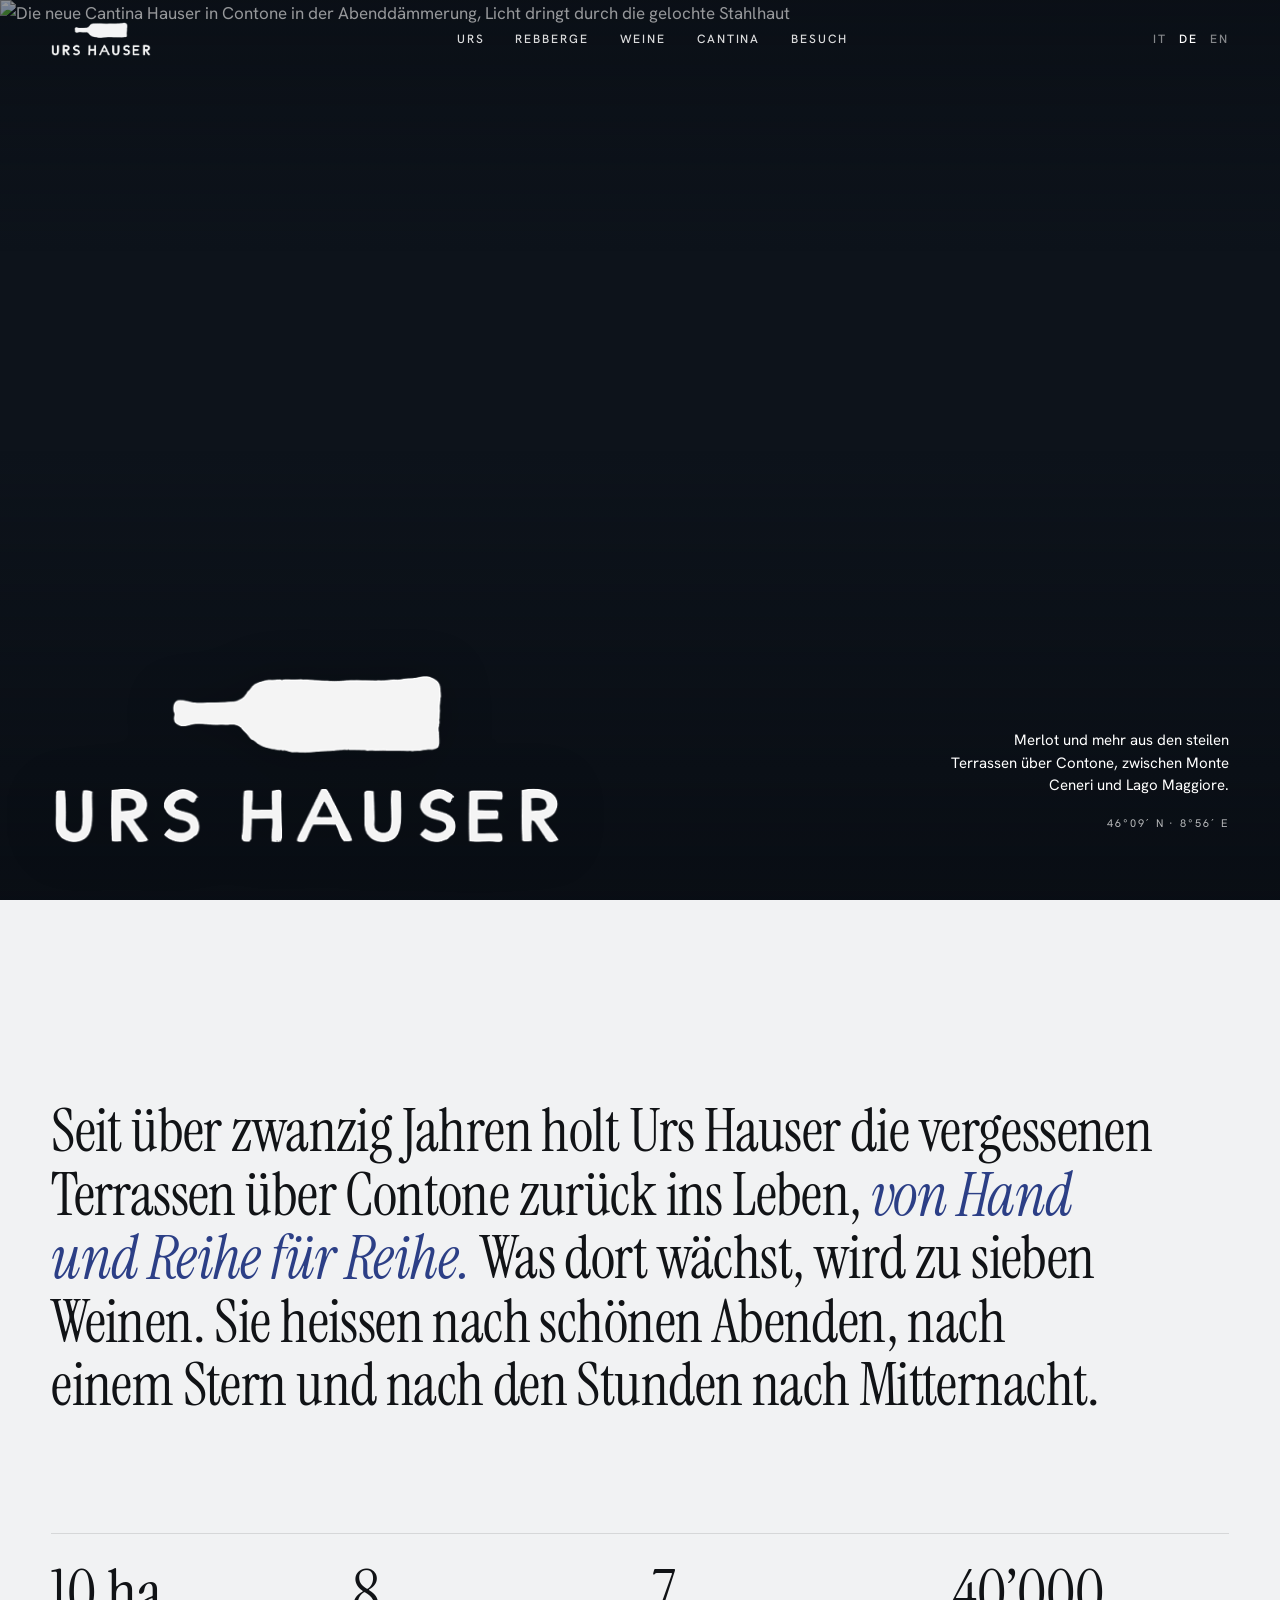
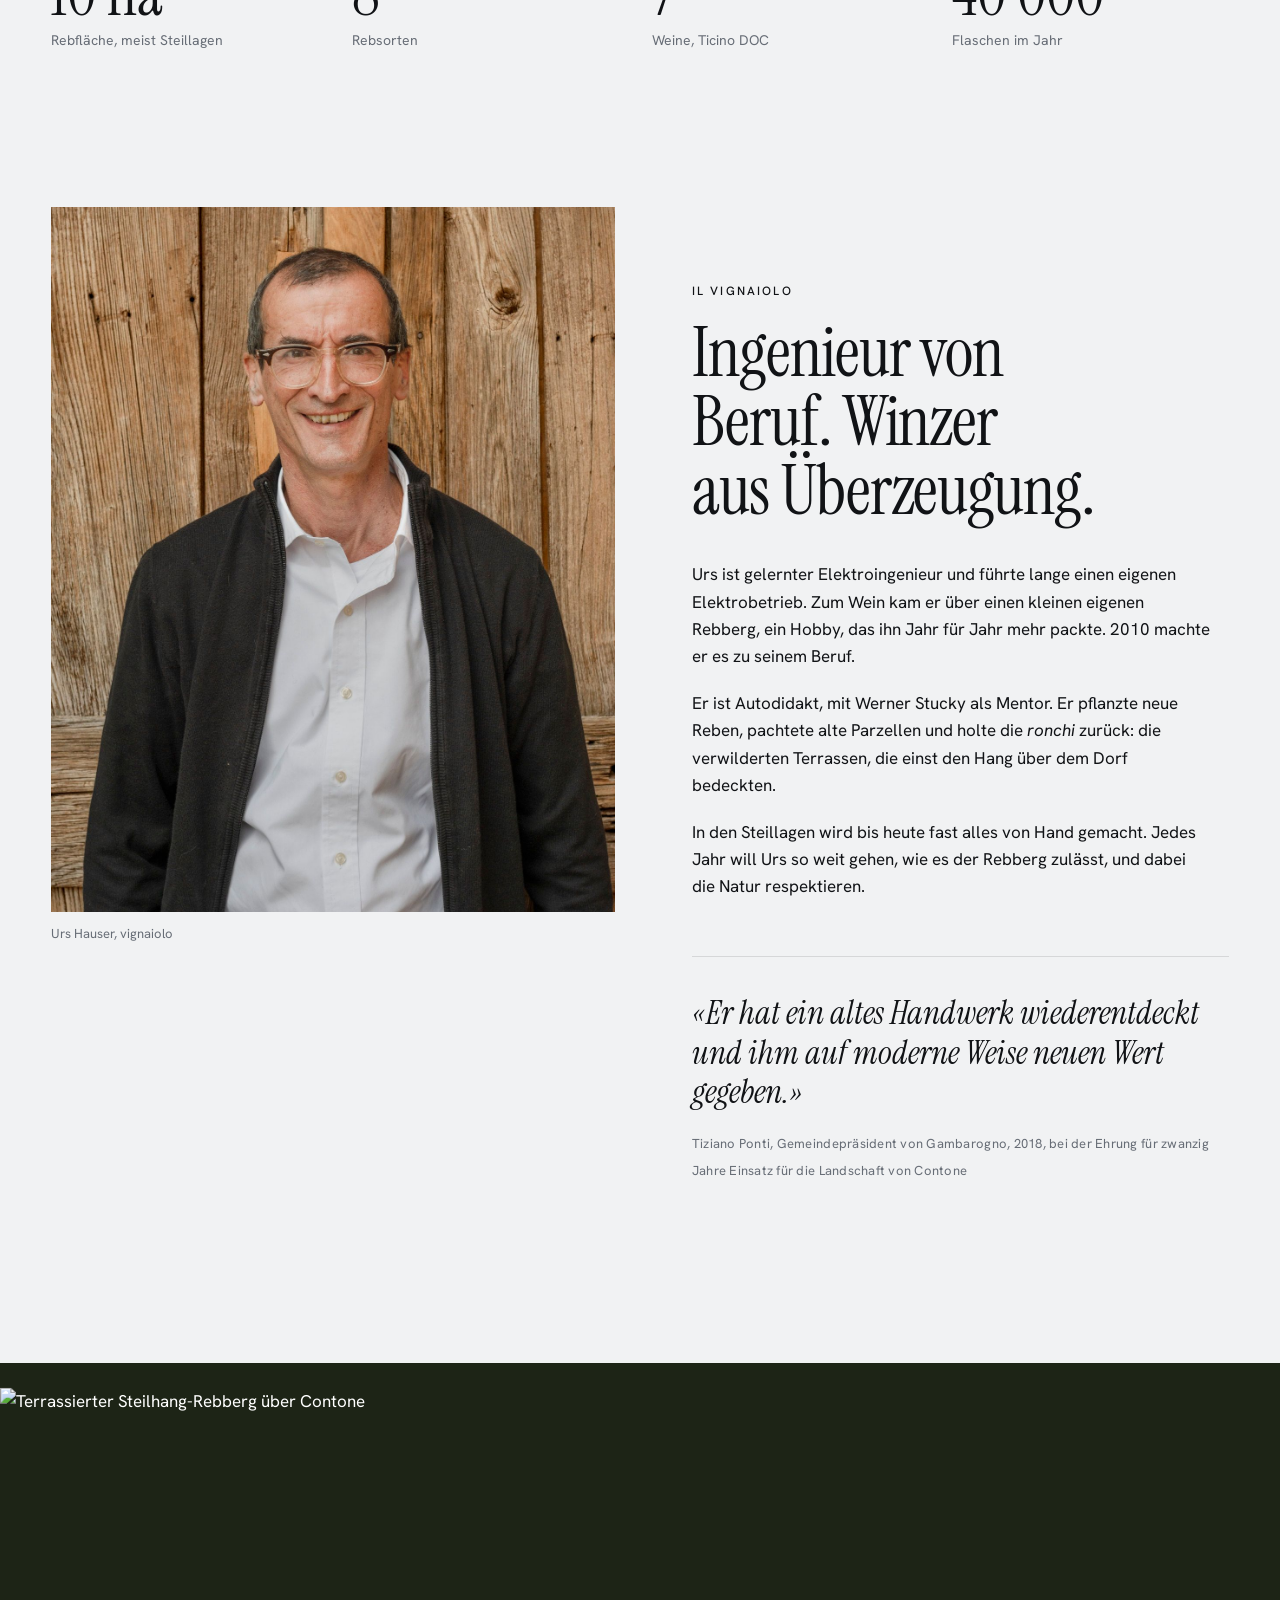
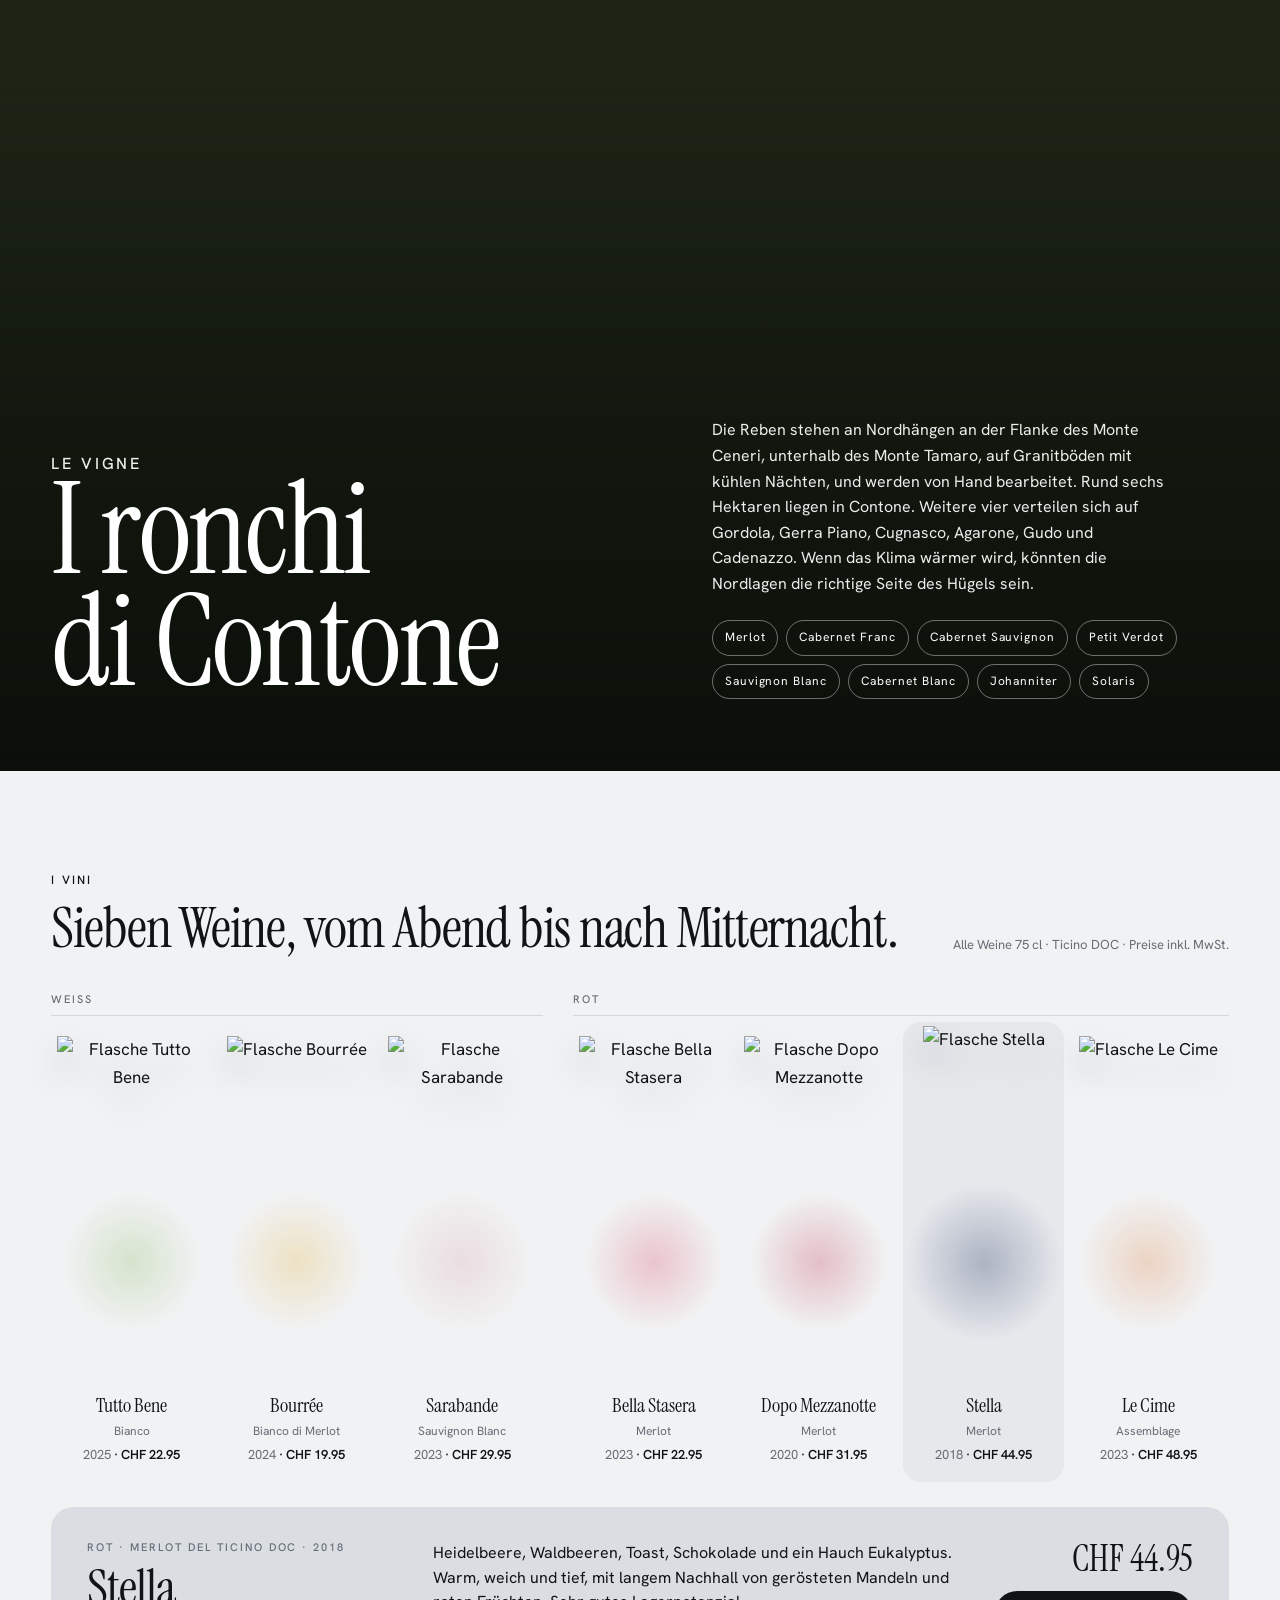
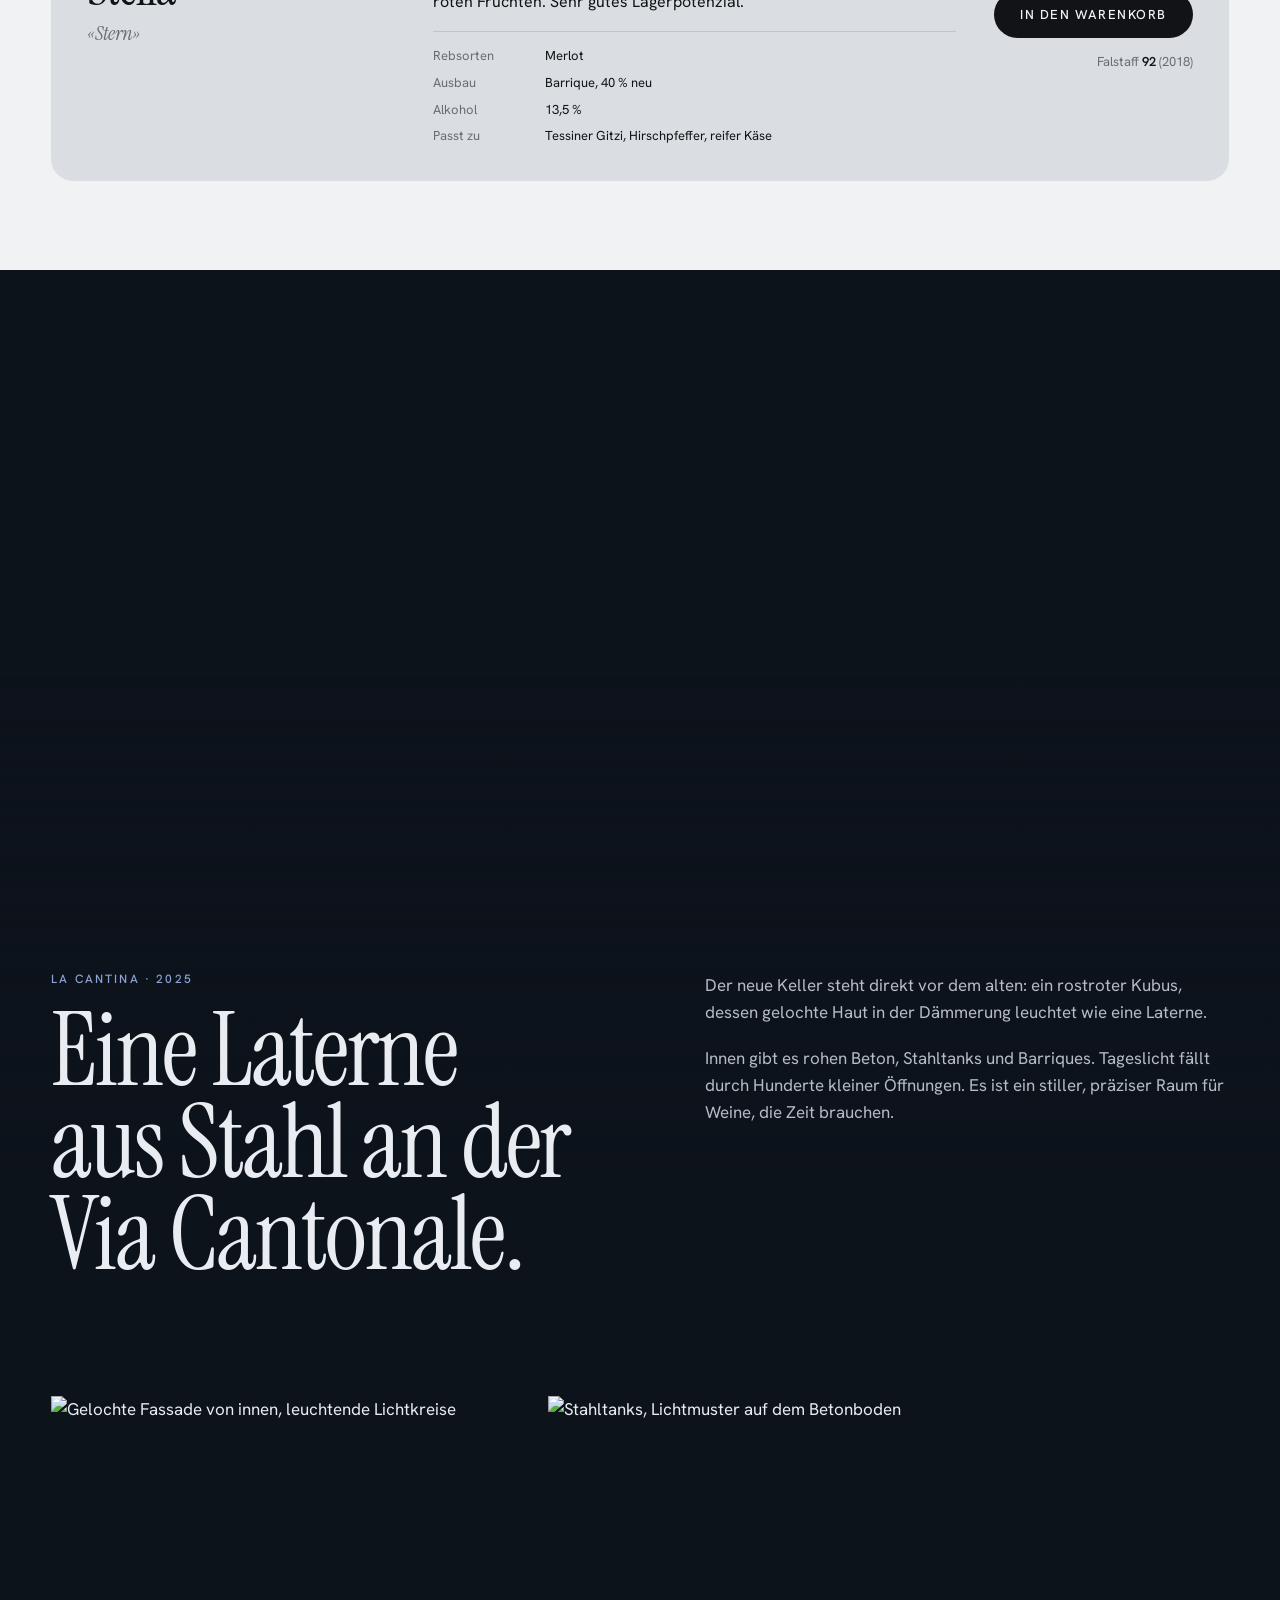
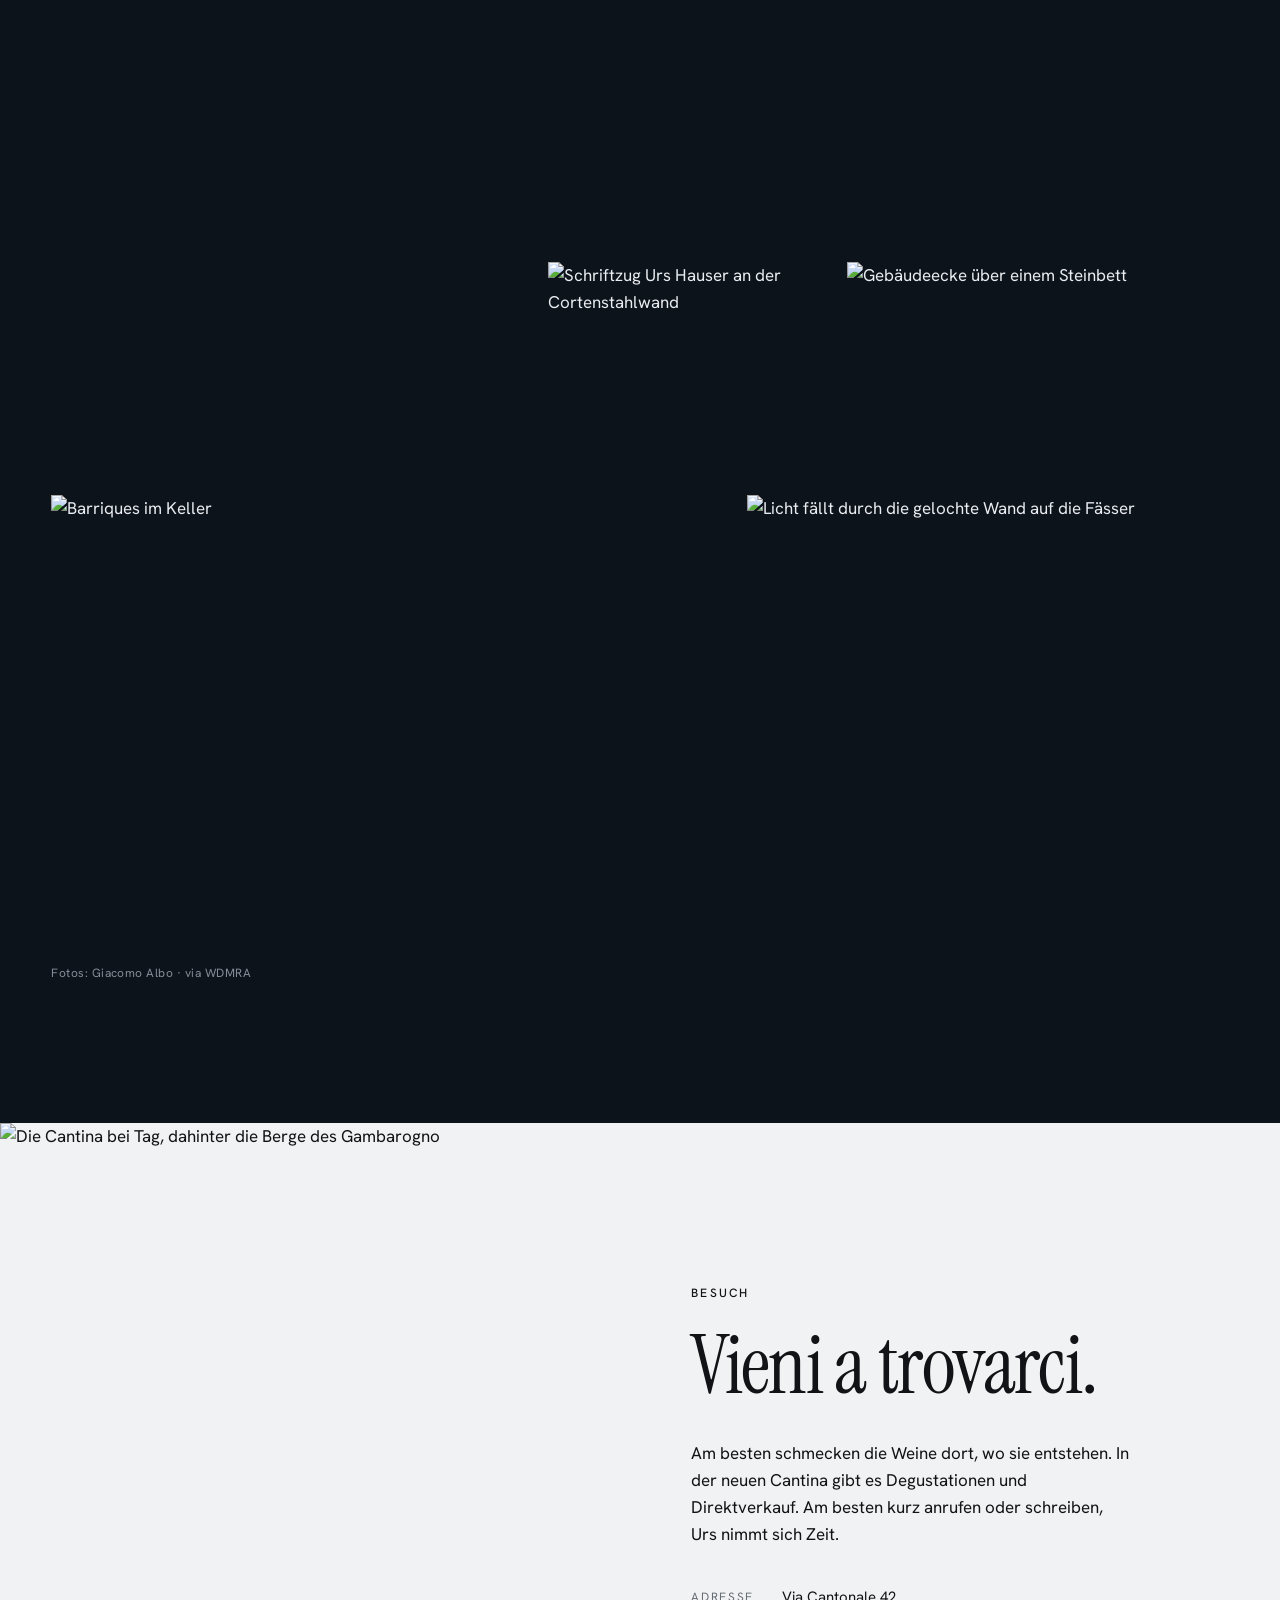
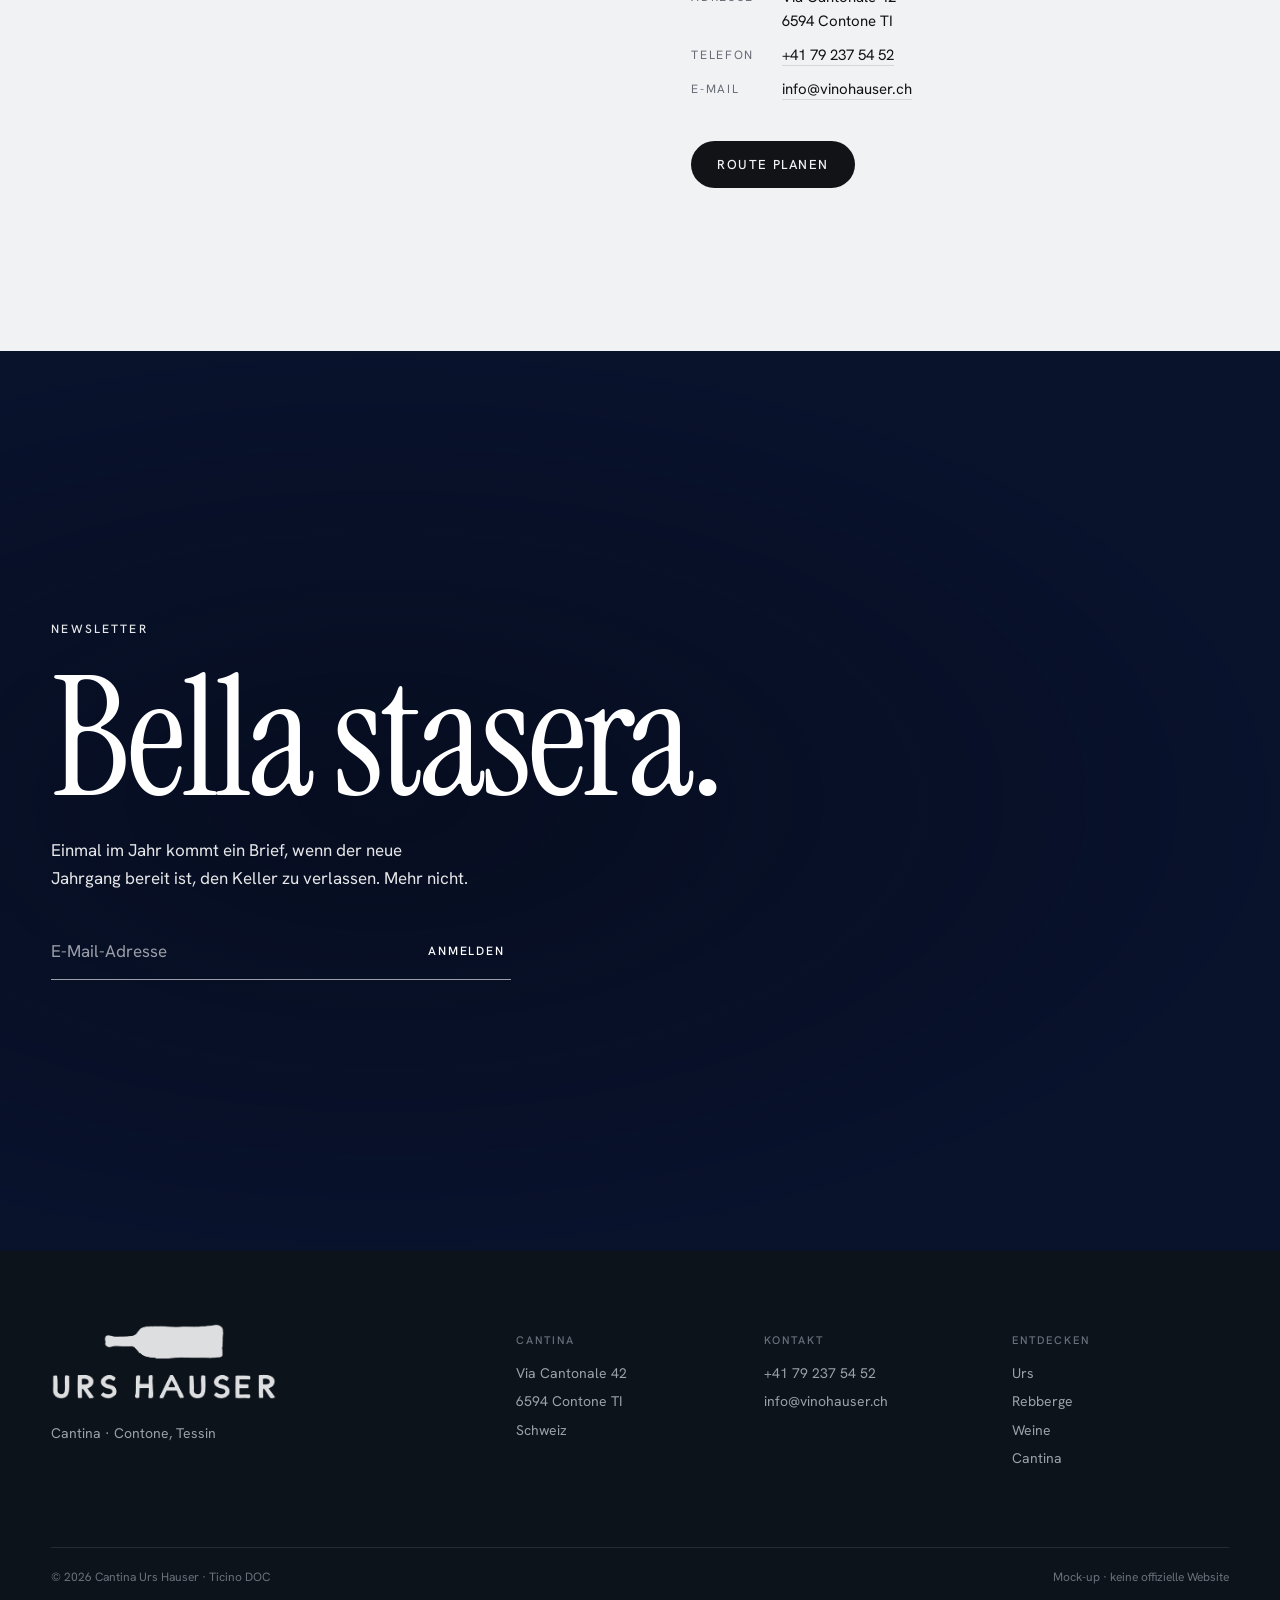
==== commit dee013af: "v4: kühle Farbwelt (Betongrau, Nachtblau), Startseite zeigt v4 Beige-Hintergrund und Rost-Akzente er" ====
--- a/index.html
+++ b/index.html
@@ -13,14 +13,14 @@
 <link href="https://fonts.googleapis.com/css2?family=Instrument+Serif:ital@0;1&family=Hanken+Grotesk:wght@400;500;600&display=swap" rel="stylesheet">
 <style>
   :root {
-    --paper: #f2ede4;
-    --paper-2: #e9e2d6;
-    --ink: #1b1815;
-    --muted: #6f665c;
-    --line: rgba(27, 24, 21, .14);
+    --paper: #f1f2f3;
+    --paper-2: #e4e6e9;
+    --ink: #111316;
+    --muted: #676d76;
+    --line: rgba(17, 19, 22, .12);
     --night: #0d131b;
     --night-2: #151d28;
-    --rust: #9b4a25;
+    --accent: #2c3f86;
     --serif: "Instrument Serif", "Times New Roman", serif;
     --sans: "Hanken Grotesk", system-ui, sans-serif;
     --gutter: clamp(16px, 4vw, 56px);
@@ -113,7 +113,7 @@
     font: 400 clamp(32px, 4.6vw, 68px)/1.08 var(--serif);
     margin: 0; max-width: 1180px; letter-spacing: -.01em;
   }
-  .intro p.lead em { color: var(--rust); }
+  .intro p.lead em { color: var(--accent); }
   .facts {
     display: grid; grid-template-columns: repeat(4, 1fr); gap: 24px;
     margin-top: clamp(64px, 9vw, 120px); padding-top: 28px; border-top: 1px solid var(--line);
@@ -171,7 +171,7 @@
     background: radial-gradient(circle, color-mix(in srgb, var(--tint) 80%, transparent) 0%, transparent 70%);
     opacity: .35; transform: translateX(-50%); transition: opacity .5s, transform .7s var(--ease);
   }
-  .wine img { position: relative; height: 100%; width: auto; filter: drop-shadow(0 18px 16px rgba(40, 25, 10, .2)); transition: transform .6s var(--ease); }
+  .wine img { position: relative; height: 100%; width: auto; filter: drop-shadow(0 18px 16px rgba(10, 14, 22, .2)); transition: transform .6s var(--ease); }
   .wine:hover img, .wine[aria-selected="true"] img { transform: translateY(-10px); }
   .wine:hover .wine-halo, .wine[aria-selected="true"] .wine-halo { opacity: .95; transform: translateX(-50%) scale(1.15); }
   .wine[aria-selected="true"] { background: color-mix(in srgb, var(--tint) 13%, transparent); }
@@ -204,20 +204,20 @@
     background: var(--ink); color: var(--paper); border: 0; padding: 17px 26px; border-radius: 99px; cursor: pointer;
     transition: background .3s;
   }
-  .btn:hover { background: var(--rust); }
+  .btn:hover { background: var(--accent); }
   .score { font-size: 13px; color: var(--muted); }
   .score b { color: var(--ink); font-weight: 600; }
 
   /* ---------- Cantina ---------- */
-  .cantina { background: var(--night); color: #ece6dc; padding-bottom: clamp(80px, 10vw, 140px); }
+  .cantina { background: var(--night); color: #e9ecf1; padding-bottom: clamp(80px, 10vw, 140px); }
   .cantina-hero { position: relative; height: 100vh; min-height: 600px; overflow: hidden; }
   .cantina-hero .px { position: absolute; inset: -10% 0; }
   .cantina-hero img { width: 100%; height: 100%; object-fit: cover; object-position: 50% 55%; }
   .cantina-hero::after { content: ""; position: absolute; inset: 0; background: linear-gradient(0deg, var(--night) 0%, rgba(13,19,27,.72) 24%, rgba(13,19,27,0) 55%); }
   .cantina-intro { display: grid; grid-template-columns: 1.1fr 1fr; gap: clamp(32px, 6vw, 96px); margin-top: -22vh; position: relative; z-index: 2; }
   .cantina-intro h2 { font: 400 clamp(56px, 8vw, 136px)/.9 var(--serif); margin: 0; letter-spacing: -.02em; }
-  .cantina-intro p { margin: 0 0 18px; max-width: 520px; color: #c9c1b4; }
-  .cantina-intro .eyebrow { color: #b78a6f; }
+  .cantina-intro p { margin: 0 0 18px; max-width: 520px; color: #b6bcc6; }
+  .cantina-intro .eyebrow { color: #8ea3d6; }
 
   .mosaic {
     display: grid; grid-template-columns: repeat(12, 1fr); grid-auto-rows: clamp(140px, 17vw, 250px);
@@ -232,7 +232,7 @@
   .m4 { grid-column: 9 / span 4; grid-row: span 1; }
   .m5 { grid-column: 1 / span 7; grid-row: span 2; }
   .m6 { grid-column: 8 / span 5; grid-row: span 2; }
-  .credit { margin-top: 18px; font-size: 12px; color: #8a8378; letter-spacing: .04em; }
+  .credit { margin-top: 18px; font-size: 12px; color: #858c96; letter-spacing: .04em; }
 
   /* ---------- Visit ---------- */
   .visit { display: grid; grid-template-columns: 1fr 1fr; min-height: 92vh; }
@@ -259,15 +259,15 @@
   .signup input::placeholder { color: rgba(255,255,255,.6); }
   .signup button { background: none; border: 0; color: #fff; font: 500 12px/1 var(--sans); letter-spacing: .16em; text-transform: uppercase; cursor: pointer; }
 
-  footer { background: var(--night); color: #a9a196; padding: 72px 0 40px; font-size: 14px; }
+  footer { background: var(--night); color: #9ba1aa; padding: 72px 0 40px; font-size: 14px; }
   .foot { display: grid; grid-template-columns: 2fr 1fr 1fr 1fr; gap: 32px; }
   .foot .wordmark { margin-bottom: 22px; }
   .foot .logo { height: clamp(56px, 6vw, 84px); filter: invert(1); opacity: .9; }
-  .foot h4 { font: 500 11px/1 var(--sans); letter-spacing: .18em; text-transform: uppercase; color: #6f685f; margin: 12px 0 16px; }
+  .foot h4 { font: 500 11px/1 var(--sans); letter-spacing: .18em; text-transform: uppercase; color: #6a717b; margin: 12px 0 16px; }
   .foot p { margin: 0 0 6px; }
   .foot a { text-decoration: none; }
   .foot a:hover { color: #fff; }
-  .legal { margin-top: 72px; padding-top: 20px; border-top: 1px solid rgba(255,255,255,.1); display: flex; justify-content: space-between; gap: 16px; flex-wrap: wrap; font-size: 12px; color: #6f685f; }
+  .legal { margin-top: 72px; padding-top: 20px; border-top: 1px solid rgba(255,255,255,.1); display: flex; justify-content: space-between; gap: 16px; flex-wrap: wrap; font-size: 12px; color: #6a717b; }
 
   /* ---------- Reveal ---------- */
   .reveal { opacity: 0; transform: translateY(36px); transition: opacity 1.2s var(--ease), transform 1.2s var(--ease); }
